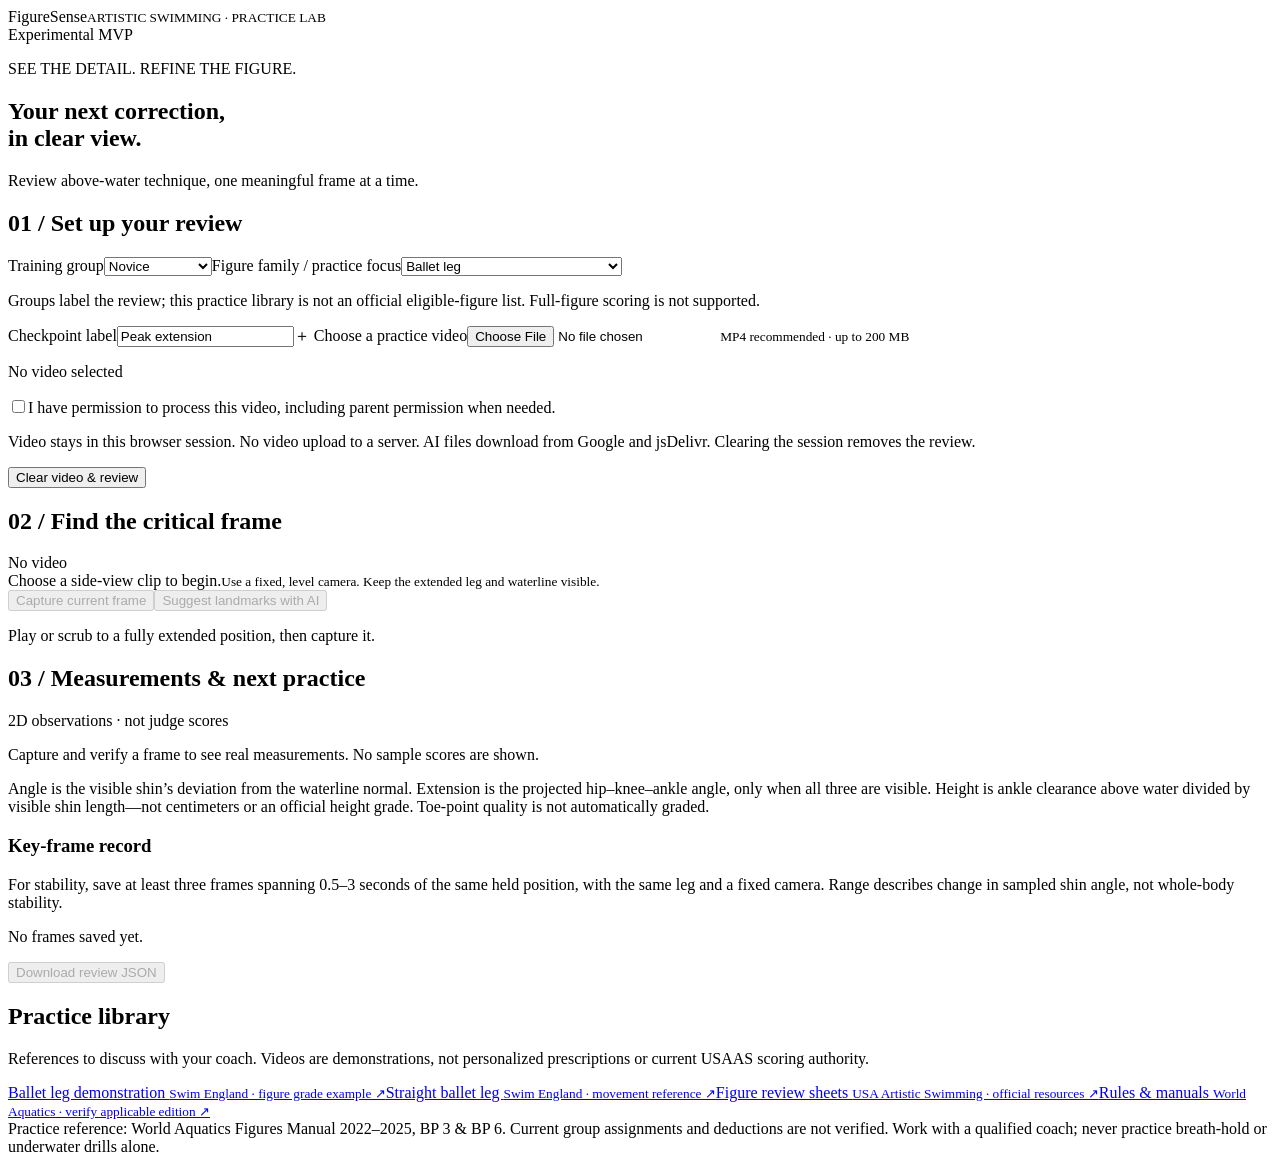
==== index.html @ fd32b403 "Add index.html" ====
<!doctype html><html lang="en"><head><meta charset="utf-8"><meta name="viewport" content="width=device-width,initial-scale=1"><title>FigureSense | Practice review</title><link rel="stylesheet" href="style.css"></head><body>
<header><div class="brand">Figure<span>Sense</span><small>ARTISTIC SWIMMING · PRACTICE LAB</small></div><span class="badge">Experimental MVP</span></header>
<main><section class="intro"><p class="eyebrow">SEE THE DETAIL. REFINE THE FIGURE.</p><h1>Your next correction,<br>in clear view.</h1><p>Review above-water technique, one meaningful frame at a time.</p></section>
<div class="workspace"><aside class="panel"><h2>01 / Set up your review</h2><label for="group">Training group</label><select id="group"><option>Novice</option><option>Intermediate</option><option>12 & Under</option><option>Youth</option><option>Junior / Senior</option><option>Masters</option></select><label for="figure">Figure family / practice focus</label><select id="figure"><option>Ballet leg</option><option>Vertical position</option><option>Barracuda — vertical checkpoint</option><option>Flamingo — extended leg</option><option>Fishtail — extended leg</option><option>Other — extended-leg checkpoint</option></select><p class="muted">Groups label the review; this practice library is not an official eligible-figure list. Full-figure scoring is not supported.</p><label for="phase">Checkpoint label</label><input id="phase" value="Peak extension" maxlength="80"><label class="upload" for="file">＋ Choose a practice video<input id="file" type="file" accept="video/*"><small>MP4 recommended · up to 200 MB</small></label><p id="filename" class="muted">No video selected</p><label class="check"><input id="consent" type="checkbox">I have permission to process this video, including parent permission when needed.</label><p class="muted">Video stays in this browser session. No video upload to a server. AI files download from Google and jsDelivr. Clearing the session removes the review.</p><button id="clear" class="secondary">Clear video & review</button></aside>
<section class="panel review"><div class="sectionhead"><h2>02 / Find the critical frame</h2><span id="time" class="badge">No video</span></div><div id="empty">Choose a side-view clip to begin.<small>Use a fixed, level camera. Keep the extended leg and waterline visible.</small></div><video id="video" controls playsinline hidden></video><div class="row"><button id="capture" disabled>Capture current frame</button><button id="analyze" class="secondary" disabled>Suggest landmarks with AI</button></div><p id="status" role="status">Play or scrub to a fully extended position, then capture it.</p><canvas id="canvas" width="960" height="540" hidden aria-label="Captured frame. Click to mark points; coordinate fields below provide a keyboard alternative."></canvas><div id="editor" hidden><div class="row"><label>Mark point<select id="point"><option value="0">1 · Waterline left</option><option value="1">2 · Waterline right</option><option value="2">3 · Hip (only if visible)</option><option value="3">4 · Knee</option><option value="4">5 · Ankle</option><option value="5">6 · Toe tip</option></select></label><label>X (%)<input id="px" type="number" min="0" max="100" step="0.1"></label><label>Y (%)<input id="py" type="number" min="0" max="100" step="0.1"></label><button id="setpoint" class="secondary">Set point</button></div><p class="muted">Mark two points along the level water surface at the swimmer. Then mark the same visible leg. Never place a hidden hip by guessing. AI points must be visually checked.</p><label class="check"><input id="verified" type="checkbox">I verified the marked points are visible and correctly placed.</label><div class="row"><button id="save">Analyze & save key frame</button><button id="reset" class="secondary">Reset points</button></div></div></section></div>
<section class="panel results"><div class="sectionhead"><h2>03 / Measurements & next practice</h2><span class="badge">2D observations · not judge scores</span></div><div id="metrics" class="metrics"><p class="muted">Capture and verify a frame to see real measurements. No sample scores are shown.</p></div><div id="recommendations"></div><p class="muted">Angle is the visible shin’s deviation from the waterline normal. Extension is the projected hip–knee–ankle angle, only when all three are visible. Height is ankle clearance above water divided by visible shin length—not centimeters or an official height grade. Toe-point quality is not automatically graded.</p><h3>Key-frame record</h3><p class="muted">For stability, save at least three frames spanning 0.5–3 seconds of the same held position, with the same leg and a fixed camera. Range describes change in sampled shin angle, not whole-body stability.</p><div id="frames" class="frames"><p>No frames saved yet.</p></div><button id="export" class="secondary" disabled>Download review JSON</button></section>
<section class="panel"><h2>Practice library</h2><p>References to discuss with your coach. Videos are demonstrations, not personalized prescriptions or current USAAS scoring authority.</p><div class="resources"><a href="https://www.youtube.com/watch?v=zht0xulr7Zc" target="_blank" rel="noopener">Ballet leg demonstration <small>Swim England · figure grade example ↗</small></a><a href="https://www.youtube.com/watch?v=HicVHvZuFMk" target="_blank" rel="noopener">Straight ballet leg <small>Swim England · movement reference ↗</small></a><a href="https://www.usaartisticswim.org/resources/judges/figure-review-sheets" target="_blank" rel="noopener">Figure review sheets <small>USA Artistic Swimming · official resources ↗</small></a><a href="https://www.worldaquatics.com/artistic-swimming/rules" target="_blank" rel="noopener">Rules & manuals <small>World Aquatics · verify applicable edition ↗</small></a></div></section><footer>Practice reference: World Aquatics Figures Manual 2022–2025, BP 3 & BP 6. Current group assignments and deductions are not verified. Work with a qualified coach; never practice breath-hold or underwater drills alone.</footer></main><script type="module" src="app.js"></script></body></html>
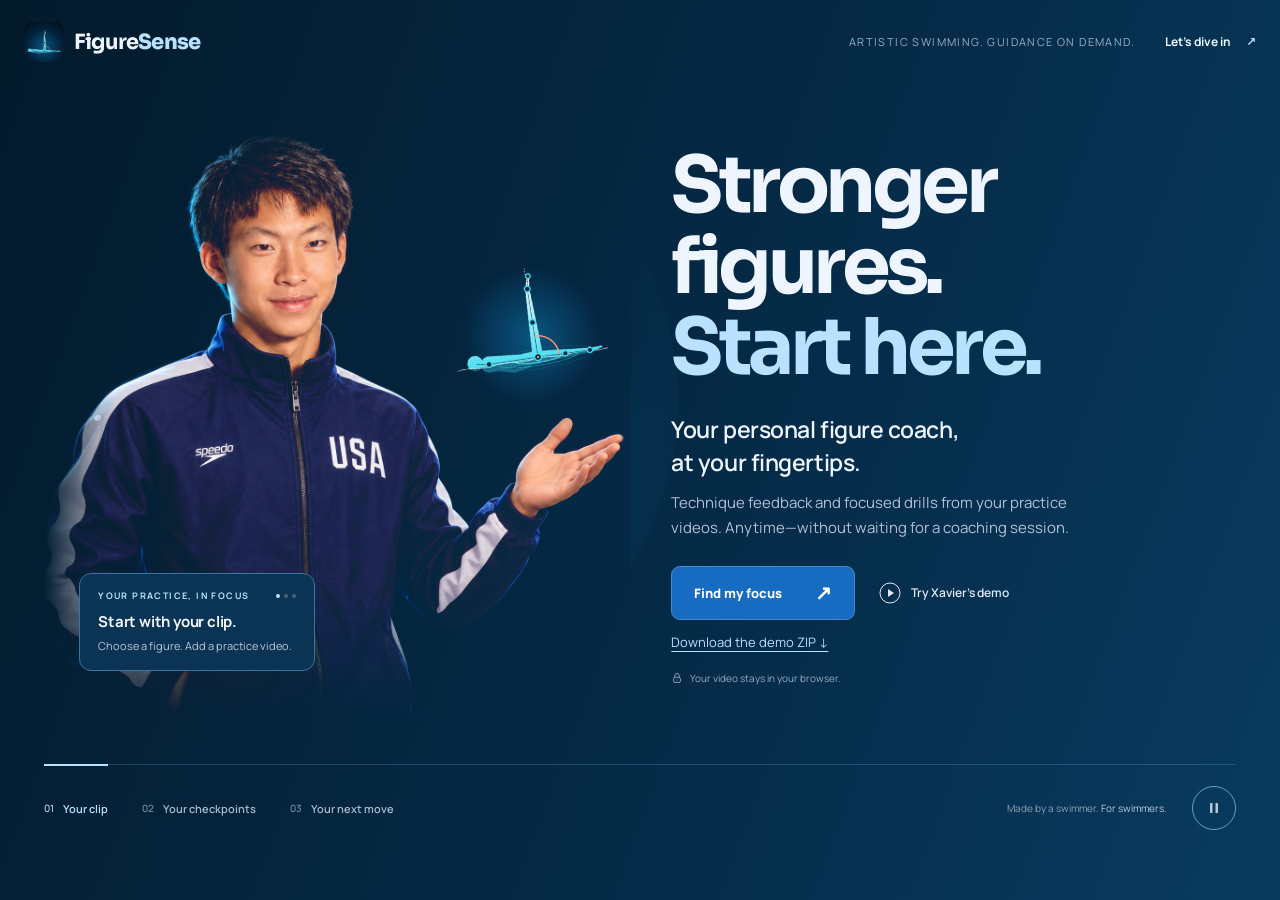
==== commit b7455873: "Brighten light-blue accents for stronger contrast" ====
--- a/index.html
+++ b/index.html
@@ -1,7 +1,809 @@
-<!doctype html><html lang="en"><head><meta charset="utf-8"><meta name="viewport" content="width=device-width,initial-scale=1"><title>FigureSense | Practice review</title><link rel="stylesheet" href="style.css"></head><body>
-<header><div class="brand">Figure<span>Sense</span><small>ARTISTIC SWIMMING · PRACTICE LAB</small></div><span class="badge">Experimental MVP</span></header>
-<main><section class="intro"><p class="eyebrow">SEE THE DETAIL. REFINE THE FIGURE.</p><h1>Your next correction,<br>in clear view.</h1><p>Review above-water technique, one meaningful frame at a time.</p></section>
-<div class="workspace"><aside class="panel"><h2>01 / Set up your review</h2><label for="group">Training group</label><select id="group"><option>Novice</option><option>Intermediate</option><option>12 & Under</option><option>Youth</option><option>Junior / Senior</option><option>Masters</option></select><label for="figure">Figure family / practice focus</label><select id="figure"><option>Ballet leg</option><option>Vertical position</option><option>Barracuda — vertical checkpoint</option><option>Flamingo — extended leg</option><option>Fishtail — extended leg</option><option>Other — extended-leg checkpoint</option></select><p class="muted">Groups label the review; this practice library is not an official eligible-figure list. Full-figure scoring is not supported.</p><label for="phase">Checkpoint label</label><input id="phase" value="Peak extension" maxlength="80"><label class="upload" for="file">＋ Choose a practice video<input id="file" type="file" accept="video/*"><small>MP4 recommended · up to 200 MB</small></label><p id="filename" class="muted">No video selected</p><label class="check"><input id="consent" type="checkbox">I have permission to process this video, including parent permission when needed.</label><p class="muted">Video stays in this browser session. No video upload to a server. AI files download from Google and jsDelivr. Clearing the session removes the review.</p><button id="clear" class="secondary">Clear video & review</button></aside>
-<section class="panel review"><div class="sectionhead"><h2>02 / Find the critical frame</h2><span id="time" class="badge">No video</span></div><div id="empty">Choose a side-view clip to begin.<small>Use a fixed, level camera. Keep the extended leg and waterline visible.</small></div><video id="video" controls playsinline hidden></video><div class="row"><button id="capture" disabled>Capture current frame</button><button id="analyze" class="secondary" disabled>Suggest landmarks with AI</button></div><p id="status" role="status">Play or scrub to a fully extended position, then capture it.</p><canvas id="canvas" width="960" height="540" hidden aria-label="Captured frame. Click to mark points; coordinate fields below provide a keyboard alternative."></canvas><div id="editor" hidden><div class="row"><label>Mark point<select id="point"><option value="0">1 · Waterline left</option><option value="1">2 · Waterline right</option><option value="2">3 · Hip (only if visible)</option><option value="3">4 · Knee</option><option value="4">5 · Ankle</option><option value="5">6 · Toe tip</option></select></label><label>X (%)<input id="px" type="number" min="0" max="100" step="0.1"></label><label>Y (%)<input id="py" type="number" min="0" max="100" step="0.1"></label><button id="setpoint" class="secondary">Set point</button></div><p class="muted">Mark two points along the level water surface at the swimmer. Then mark the same visible leg. Never place a hidden hip by guessing. AI points must be visually checked.</p><label class="check"><input id="verified" type="checkbox">I verified the marked points are visible and correctly placed.</label><div class="row"><button id="save">Analyze & save key frame</button><button id="reset" class="secondary">Reset points</button></div></div></section></div>
-<section class="panel results"><div class="sectionhead"><h2>03 / Measurements & next practice</h2><span class="badge">2D observations · not judge scores</span></div><div id="metrics" class="metrics"><p class="muted">Capture and verify a frame to see real measurements. No sample scores are shown.</p></div><div id="recommendations"></div><p class="muted">Angle is the visible shin’s deviation from the waterline normal. Extension is the projected hip–knee–ankle angle, only when all three are visible. Height is ankle clearance above water divided by visible shin length—not centimeters or an official height grade. Toe-point quality is not automatically graded.</p><h3>Key-frame record</h3><p class="muted">For stability, save at least three frames spanning 0.5–3 seconds of the same held position, with the same leg and a fixed camera. Range describes change in sampled shin angle, not whole-body stability.</p><div id="frames" class="frames"><p>No frames saved yet.</p></div><button id="export" class="secondary" disabled>Download review JSON</button></section>
-<section class="panel"><h2>Practice library</h2><p>References to discuss with your coach. Videos are demonstrations, not personalized prescriptions or current USAAS scoring authority.</p><div class="resources"><a href="https://www.youtube.com/watch?v=zht0xulr7Zc" target="_blank" rel="noopener">Ballet leg demonstration <small>Swim England · figure grade example ↗</small></a><a href="https://www.youtube.com/watch?v=HicVHvZuFMk" target="_blank" rel="noopener">Straight ballet leg <small>Swim England · movement reference ↗</small></a><a href="https://www.usaartisticswim.org/resources/judges/figure-review-sheets" target="_blank" rel="noopener">Figure review sheets <small>USA Artistic Swimming · official resources ↗</small></a><a href="https://www.worldaquatics.com/artistic-swimming/rules" target="_blank" rel="noopener">Rules & manuals <small>World Aquatics · verify applicable edition ↗</small></a></div></section><footer>Practice reference: World Aquatics Figures Manual 2022–2025, BP 3 & BP 6. Current group assignments and deductions are not verified. Work with a qualified coach; never practice breath-hold or underwater drills alone.</footer></main><script type="module" src="app.js"></script></body></html>
+<!DOCTYPE html>
+
+<html lang="en">
+<head>
+<meta charset="utf-8"/>
+<meta content="width=device-width,initial-scale=1" name="viewport"/>
+<title>FigureSense — Smarter Feedback. Stronger Figures.</title>
+<meta content="Turn a practice clip into checkpoint-by-checkpoint feedback, measured against the figure's own technical requirements." name="description"/>
+<link href="figuresense-icon.png" rel="icon" type="image/png"/>
+<link href="https://fonts.googleapis.com" rel="preconnect"/>
+<link crossorigin="" href="https://fonts.gstatic.com" rel="preconnect"/>
+<style>@import url('https://fonts.googleapis.com/css2?family=Manrope:wght@400;500;600;700;800&family=Sora:wght@600;700;800&display=swap');
+
+:root {
+  color-scheme: dark;
+  --ink: #eaf6fb;
+  --ink-2: #a8c2d1;
+  --ink-3: #6f8ea2;
+  --deep: #04121d;
+  --deep-2: #0a1f30;
+  --surface: rgba(255, 255, 255, .045);
+  --surface-2: rgba(255, 255, 255, .08);
+  --line: rgba(150, 205, 230, .16);
+  --aqua: #B8E2FF;
+  --aqua-2: #438DCF;
+  --gold: #ffcf6b;
+  --rose: #ff7a8a;
+  --violet: #c5e5ff;
+  --r: 18px;
+  --shadow: 0 22px 60px rgba(0, 0, 0, .45);
+}
+
+* { box-sizing: border-box; }
+
+[hidden] { display: none !important; }
+
+html { scroll-behavior: smooth; }
+
+body {
+  margin: 0;
+  font: 400 15.5px/1.62 Manrope, system-ui, sans-serif;
+  color: var(--ink-2);
+  background: var(--deep);
+  overflow-x: hidden;
+}
+
+h1, h2, h3, h4 { font-family: Sora, Manrope, sans-serif; line-height: 1.15; margin: 0; color: var(--ink); }
+p { margin: 0 0 12px; }
+a { color: var(--aqua); }
+em { font-style: normal; }
+strong { color: var(--ink); }
+
+/* ---------------------------------------------------- background wash */
+.wash { position: fixed; inset: 0; z-index: -1; overflow: hidden;
+  background: radial-gradient(120% 90% at 12% -10%, #0d3550 0%, #04121d 62%); }
+.wash span { position: absolute; border-radius: 50%; filter: blur(90px); opacity: .32; }
+.wash span:nth-child(1) { width: 46vw; height: 46vw; left: -10vw; top: -12vw; background: #17a3d8; }
+.wash span:nth-child(2) { width: 38vw; height: 38vw; right: -8vw; top: 22vh; background: #2fd0b4; opacity: .22; }
+.wash span:nth-child(3) { width: 40vw; height: 40vw; left: 30vw; bottom: -20vw; background: #6d55d8; opacity: .18; }
+
+/* ---------------------------------------------------------- top bar */
+.topbar {
+  position: sticky; top: 0; z-index: 40;
+  display: flex; align-items: center; gap: 20px; flex-wrap: wrap;
+  padding: 14px clamp(16px, 4vw, 44px);
+  background: rgba(4, 18, 29, .72);
+  -webkit-backdrop-filter: blur(16px);
+  backdrop-filter: blur(16px);
+  border-bottom: 1px solid var(--line);
+}
+.brand { display: flex; align-items: center; gap: 12px; text-decoration: none; color: inherit; margin-right: auto; }
+.brand-mark { width: 38px; height: 38px; border-radius: 11px; flex: none; display: block;
+  box-shadow: 0 8px 22px rgba(67, 141, 207, .3); }
+.brand-text { font: 700 20px Sora, sans-serif; letter-spacing: -.4px; color: var(--ink); }
+.brand-text b { color: var(--aqua); font-weight: 800; }
+.brand-text small { display: block; font: 500 10.5px/1 Manrope; letter-spacing: 2.2px;
+  text-transform: uppercase; color: var(--ink-3); margin-top: 4px; }
+
+.steps { display: flex; gap: 6px; background: var(--surface); border: 1px solid var(--line);
+  padding: 5px; border-radius: 999px; }
+.step { display: flex; align-items: center; gap: 8px; border: 0; cursor: pointer;
+  background: transparent; color: var(--ink-2); font: 600 13.5px Manrope;
+  padding: 8px 15px; border-radius: 999px; transition: .18s; }
+.step i { display: grid; place-items: center; width: 19px; height: 19px; border-radius: 50%;
+  font: 700 11px Manrope; font-style: normal; background: rgba(255, 255, 255, .1); color: var(--ink-2); }
+.step:hover { color: var(--ink); }
+.step.is-active { background: var(--ink); color: #06202f; }
+.step.is-active i { background: #06202f; color: var(--aqua); }
+.step[disabled] { opacity: .38; cursor: not-allowed; }
+
+.pill { display: inline-flex; align-items: center; gap: 6px; padding: 6px 12px; border-radius: 999px;
+  font: 600 12px Manrope; background: var(--surface-2); border: 1px solid var(--line); color: var(--ink-2); }
+.pill-warn { background: rgba(255, 207, 107, .12); border-color: rgba(255, 207, 107, .3); color: var(--gold); }
+.pill-key { background: rgba(136, 196, 255, .16); border-color: rgba(136, 196, 255, .45); color: #c5e5ff; }
+.pill-good { background: rgba(136, 196, 255, .13); border-color: rgba(136, 196, 255, .32); color: var(--aqua); }
+.pill-bad { background: rgba(255, 122, 138, .13); border-color: rgba(255, 122, 138, .32); color: var(--rose); }
+
+/* ---------------------------------------------------------- layout */
+main { max-width: 1320px; margin: 0 auto; padding: 34px clamp(16px, 4vw, 44px) 80px; }
+.screen { display: none; animation: rise .35s ease both; }
+.screen.is-active { display: block; }
+@keyframes rise { from { opacity: 0; transform: translateY(14px); } }
+
+.card { background: var(--surface); border: 1px solid var(--line); border-radius: var(--r);
+  padding: clamp(18px, 2.4vw, 26px); -webkit-backdrop-filter: blur(10px); backdrop-filter: blur(10px);
+  box-shadow: var(--shadow); margin-bottom: 20px; }
+.card-head { display: flex; align-items: center; justify-content: space-between; gap: 12px;
+  flex-wrap: wrap; margin-bottom: 16px; }
+.card-head h2 { font-size: 16px; position: relative; padding-left: 13px; }
+.card-head h2::before { content: ''; position: absolute; left: 0; top: 50%; transform: translateY(-50%);
+  width: 4px; height: 15px; border-radius: 2px; background: var(--accent, var(--aqua)); }
+.mini-title { font-size: 12.5px; letter-spacing: 1.6px; text-transform: uppercase;
+  color: var(--ink-3); margin: 22px 0 10px; font-family: Manrope; font-weight: 700; }
+.mini-title small { text-transform: none; letter-spacing: 0; font-weight: 500; color: var(--ink-3); }
+.section-title { font-size: 14px; letter-spacing: 2px; text-transform: uppercase;
+  color: var(--ink-3); margin: 34px 0 16px; font-family: Manrope; font-weight: 700; }
+
+.row { display: flex; gap: 10px; flex-wrap: wrap; align-items: center; }
+.row-end { justify-content: flex-end; margin-bottom: 20px; }
+
+.btn { border-radius: 11px; padding: 11px 18px; font: 600 14px Manrope; cursor: pointer;
+  border: 1px solid transparent; transition: .16s; }
+.btn-primary { background: linear-gradient(135deg, var(--aqua), var(--aqua-2)); color: #04202b;
+  box-shadow: 0 10px 26px rgba(67, 141, 207, .28); }
+.btn-primary:hover:not(:disabled) { filter: brightness(1.08); transform: translateY(-1px); }
+.btn-ghost { background: var(--surface-2); border-color: var(--line); color: var(--ink); }
+.btn-ghost:hover:not(:disabled) { background: rgba(255, 255, 255, .14); }
+.btn:disabled { opacity: .35; cursor: not-allowed; }
+
+.notice { border-left: 3px solid var(--gold); background: rgba(255, 207, 107, .06);
+  border-radius: 12px; padding: 14px 18px; color: var(--ink-3); font-size: 13.5px; margin: 24px 0; }
+.notice summary { cursor: pointer; color: var(--gold); font-weight: 600; font-size: 13.5px; }
+.notice p { margin: 12px 0 0; }
+.notice b { color: var(--gold); }
+
+/* ------------------------------------------------------------- hero */
+.hero { padding: 30px 0 10px; max-width: 860px; }
+.eyebrow { font: 700 11.5px Manrope; letter-spacing: 2.6px; text-transform: uppercase; color: var(--aqua); }
+.hero h1 { font-size: clamp(36px, 6.4vw, 66px); letter-spacing: -2px; font-weight: 800; margin: 14px 0 18px;
+  color: var(--ink); }
+.hero h1 em { background: linear-gradient(100deg, var(--aqua), var(--aqua-2) 55%, var(--violet));
+  -webkit-background-clip: text; background-clip: text; color: transparent; }
+.lede { font-size: clamp(16px, 1.5vw, 19px); color: var(--ink-2); max-width: 52ch; }
+.value-row { display: grid; gap: 16px; list-style: none; padding: 0; margin: 30px 0 0;
+  grid-template-columns: repeat(auto-fit, minmax(200px, 1fr)); }
+.value-row li { border-top: 2px solid rgba(136, 196, 255, .35); padding: 12px 0 0; }
+.value-row b { display: block; font: 700 11.5px Manrope; letter-spacing: 1.8px;
+  text-transform: uppercase; color: var(--aqua); margin-bottom: 5px; }
+.value-row span { color: var(--ink-2); font-size: 14.5px; line-height: 1.5; }
+
+/* ------------------------------------------------------ group picker */
+.pick-row { display: grid; gap: 16px; grid-template-columns: 1fr 1.4fr; }
+@media (max-width: 700px) { .pick-row { grid-template-columns: 1fr; } }
+.field { display: grid; gap: 7px; }
+.field > span { font: 700 11.5px Manrope; letter-spacing: 1.6px; text-transform: uppercase; color: var(--ink-3); }
+.field select { width: 100%; padding: 13px 14px; border-radius: 12px; font: 600 15px Manrope;
+  color: var(--ink); background: rgba(255, 255, 255, .07); border: 1px solid var(--line); cursor: pointer; }
+.field select:disabled { opacity: .45; cursor: not-allowed; }
+.field select option { background-color: #0B3454; color: #eaf6fb; }
+.field select option:disabled { color: #6f8ea2; }
+.field select optgroup { background-color: #05233B; color: #b7c6d9; font-style: normal; }
+.muted { color: var(--ink-3); font-size: 13.5px; margin-top: 14px; }
+
+.brief-desc { color: var(--ink-2); font-size: 14.5px; max-width: 74ch; }
+.reqs { display: grid; gap: 12px; grid-template-columns: repeat(auto-fit, minmax(270px, 1fr)); }
+.req { border: 1px solid var(--line); border-radius: 14px; padding: 13px 16px;
+  background: rgba(255, 255, 255, .03); }
+.req h4 { font: 700 12.5px Sora, sans-serif; margin: 0 0 8px; color: var(--accent, var(--aqua));
+  letter-spacing: .2px; }
+.req ul { margin: 0; padding-left: 16px; color: var(--ink-2); font-size: 13px; line-height: 1.5; }
+.req li { margin-bottom: 6px; }
+.req li::marker { color: var(--accent, var(--aqua)); }
+.req-art { display: flex; align-items: center; justify-content: center; gap: 6px; margin-bottom: 10px;
+  padding-bottom: 10px; border-bottom: 1px solid var(--line); }
+.pose-req { width: 46%; height: auto; max-width: 130px; }
+.req-arrow { color: var(--accent, var(--aqua)); font: 700 17px Manrope; flex: none; }
+.ref-art { width: 210px; vertical-align: middle; }
+.ref-art .req-art { margin: 0; padding: 0; border: 0; }
+
+/* ---------------------------------------------------------- stepper */
+.capture-head { display: flex; justify-content: space-between; align-items: flex-start; gap: 16px;
+  flex-wrap: wrap; margin-bottom: 18px; }
+.capture-head h2 { font-size: clamp(22px, 3vw, 30px); letter-spacing: -.7px; margin: 6px 0 6px; }
+.capture-head .cue { max-width: 70ch; margin: 0; }
+.ch-step { font: 700 12.5px Manrope; letter-spacing: .4px; color: var(--accent, var(--aqua)); margin: 0 0 8px; }
+.ch-step.is-unsure { color: var(--gold); }
+.ch-text { flex: 1 1 320px; }
+.ch-art { flex: none; }
+
+/* ------------------------------------------------ pose stick figures */
+.pose { display: block; overflow: visible; aspect-ratio: 120 / 84; --pose-bg: #0B3454; }
+.pose-lg { width: 152px; height: auto; }
+.pose-sm { width: 62px; height: auto; flex: none; }
+.pose-water { stroke: rgba(255, 207, 107, .55); stroke-width: 1.6; stroke-dasharray: 5 4; }
+.pose-trunk { fill: var(--accent, #B8E2FF); }
+.pose-limb { fill: var(--pose-bg); stroke: var(--accent, #B8E2FF); stroke-width: 1.5; stroke-linejoin: round; }
+.pose-head { fill: var(--accent, #B8E2FF); }
+.pose-guide { fill: none; stroke: rgba(255, 255, 255, .22); stroke-width: 1.2; stroke-dasharray: 3 4; }
+.pose-arrow { fill: none; stroke: rgba(255, 255, 255, .4); stroke-width: 1.8; stroke-linecap: round; }
+
+/* --------------------------------------------------------- autoscan */
+.autoscan .row { margin-top: 4px; }
+.scanbar { height: 7px; border-radius: 4px; background: rgba(255, 255, 255, .09);
+  overflow: hidden; margin-top: 14px; }
+.scanbar i { display: block; height: 100%; width: 0;
+  background: linear-gradient(90deg, var(--aqua-2), var(--aqua)); transition: width .2s; }
+.autoflag { border-radius: 10px; padding: 9px 13px; margin-bottom: 12px; font-size: 13px;
+  background: rgba(255, 207, 107, .12); border: 1px solid rgba(255, 207, 107, .3); color: var(--gold); }
+
+.stepper { list-style: none; display: grid; gap: 8px; padding: 0; margin: 0 0 20px;
+  grid-template-columns: repeat(auto-fit, minmax(160px, 1fr)); }
+.stepdot { display: flex; align-items: center; gap: 8px; width: 100%; text-align: left; cursor: pointer;
+  border: 1px solid var(--line); background: rgba(255, 255, 255, .03); border-radius: 13px;
+  padding: 9px 12px; color: inherit; font: inherit; transition: .16s; }
+.stepdot:hover { background: rgba(255, 255, 255, .08); }
+.stepdot.is-current { border-color: var(--aqua); background: rgba(136, 196, 255, .1); }
+.stepdot.is-done { border-color: rgba(136, 196, 255, .35); }
+.stepdot.is-pending { border-color: rgba(255, 207, 107, .4); }
+.stepdot.is-pending small { color: var(--gold); }
+.stepdot .pose { opacity: .5; }
+.stepdot.is-current .pose, .stepdot.is-done .pose, .stepdot.is-pending .pose { opacity: 1; }
+.stepdot span { flex: 1; min-width: 0; }
+.stepdot b { display: block; font: 600 12.5px Manrope; color: var(--ink);
+  white-space: nowrap; overflow: hidden; text-overflow: ellipsis; }
+.stepdot small { color: var(--ink-3); font-size: 11px; }
+.stepdot em { font: 800 15px Sora, sans-serif; font-style: normal; }
+
+.btn-block { width: 100%; margin-top: 12px; padding: 14px; font-size: 15px; }
+.hintline { color: var(--ink-3); font-size: 12px; margin: 10px 0 0; text-align: center; }
+kbd { background: rgba(255, 255, 255, .1); border: 1px solid var(--line); border-radius: 5px;
+  padding: 1px 6px; font: 600 11px Manrope; }
+
+.thumbs { display: flex; gap: 8px; overflow-x: auto; margin-top: 16px; padding-bottom: 4px; }
+.thumbs:empty { display: none; }
+.thumb { flex: none; border: 1px solid var(--line); border-radius: 10px; overflow: hidden; padding: 0;
+  background: rgba(255, 255, 255, .04); cursor: pointer; width: 108px; }
+.thumb:hover { border-color: var(--aqua); }
+.thumb img { display: block; width: 100%; }
+.thumb span { display: block; font: 600 10.5px Manrope; color: var(--ink-3); padding: 5px 4px; }
+
+.coach { margin: 16px 0; border: 1px solid var(--line); border-radius: 12px; padding: 12px 14px;
+  background: rgba(255, 255, 255, .03); }
+.coach summary { cursor: pointer; font-size: 13.5px; }
+.coach summary span { color: var(--ink-3); }
+.coach .checks { margin-top: 12px; }
+
+/* ------------------------------------------------------- diagnostics */
+.diag { border: 1px solid var(--line); border-left-width: 3px; border-radius: 12px;
+  padding: 13px 16px; margin-bottom: 9px; background: rgba(255, 255, 255, .03); }
+.diag-head { display: flex; align-items: baseline; gap: 12px; flex-wrap: wrap; }
+.diag-head b { font: 600 14.5px Manrope; flex: 1; min-width: 150px; color: var(--ink); }
+.reading { font: 800 17px Sora, sans-serif; }
+.verdict { font: 600 11.5px Manrope; padding: 4px 10px; border-radius: 999px;
+  border: 1px solid var(--line); background: rgba(255, 255, 255, .05); }
+.diag-where { color: var(--ink-3); font-size: 12px; margin: 6px 0 0; text-transform: uppercase; letter-spacing: 1.2px; }
+.diag-advice { color: var(--ink-2); font-size: 13.5px; margin: 6px 0 0; }
+.diag.band-clean { border-left-color: var(--aqua); }
+.diag.band-small { border-left-color: #c5e5ff; }
+.diag.band-medium { border-left-color: var(--gold); }
+.diag.band-large { border-left-color: var(--rose); }
+.diag.band-missing { border-left-color: var(--ink-3); opacity: .75; }
+.diag.band-clean .reading, .verdict.band-clean { color: var(--aqua); }
+.diag.band-small .reading, .verdict.band-small { color: #c5e5ff; }
+.diag.band-medium .reading, .verdict.band-medium { color: var(--gold); }
+.diag.band-large .reading, .verdict.band-large { color: var(--rose); }
+.diag.band-missing .reading { color: var(--ink-3); }
+
+/* ------------------------------------------------------ figure brief */
+.seq-strip { display: flex; gap: 8px; flex-wrap: wrap; }
+.seq-strip:empty { display: none; }
+.seq-node { flex: 1 1 130px; border: 1px solid var(--line); border-radius: 12px; padding: 10px 11px;
+  background: rgba(255, 255, 255, .03); text-align: center; }
+.seq-node.is-key { border-color: var(--accent, var(--aqua)); background: rgba(255, 255, 255, .06); }
+.seq-node.is-key small { color: var(--accent, var(--aqua)); font-weight: 700; }
+.pose-seq { width: 100%; height: auto; margin-bottom: 6px; }
+.seq-node em { display: block; font: 800 19px Sora, sans-serif; font-style: normal; margin: 2px 0; }
+.seq-node b { display: block; font: 600 12.5px Manrope; color: var(--ink); }
+.seq-node small { color: var(--ink-3); font-size: 11px; }
+#diagSeq { margin-bottom: 18px; }
+
+/* -------------------------------------------------------------- lab */
+.lab { display: grid; gap: 20px; grid-template-columns: minmax(320px, 480px) 1fr; align-items: start; }
+@media (max-width: 940px) { .lab { grid-template-columns: 1fr; } }
+
+.dropzone { display: block; text-align: center; cursor: pointer; padding: 22px 16px;
+  border: 1.5px dashed rgba(136, 196, 255, .4); border-radius: 14px;
+  background: rgba(136, 196, 255, .05); transition: .18s; }
+.dropzone:hover { background: rgba(136, 196, 255, .1); border-color: var(--aqua); }
+.dropzone b { display: block; margin-bottom: 4px; color: var(--ink); }
+.dropzone small { color: var(--ink-3); font-size: 12.5px; display: block; }
+.dz-icon { display: grid; place-items: center; width: 40px; height: 40px; margin: 0 auto 10px;
+  border-radius: 50%; background: rgba(136, 196, 255, .16); color: var(--aqua); font-size: 15px; }
+.dropzone input { display: none; }
+.dropzone.has-file { border-style: solid; border-color: var(--line); background: var(--surface-2); }
+
+.consent { display: flex; gap: 10px; align-items: flex-start; margin: 14px 0 4px;
+  font-size: 13px; color: var(--ink-2); line-height: 1.5; cursor: pointer; }
+.consent input { flex: none; width: 17px; height: 17px; margin-top: 2px; accent-color: var(--aqua); }
+
+video { width: 100%; border-radius: 12px; margin-top: 14px; background: #000; display: block; }
+
+.timeline { margin-top: 12px; }
+.tl-track { position: relative; height: 30px; border-radius: 8px; background: rgba(255, 255, 255, .07);
+  cursor: pointer; overflow: hidden; }
+.tl-progress { position: absolute; inset: 0 auto 0 0; width: 0;
+  background: linear-gradient(90deg, rgba(67, 141, 207, .35), rgba(136, 196, 255, .35)); }
+.tl-marks { position: absolute; inset: 0; pointer-events: none; }
+.tl-mark { position: absolute; top: 3px; bottom: 3px; width: 3px; border-radius: 2px;
+  background: var(--gold); transform: translateX(-1px); box-shadow: 0 0 8px rgba(255, 207, 107, .7); }
+.tl-mark b { position: absolute; top: -2px; left: 6px; font: 700 10px Manrope; color: var(--gold); }
+
+.stage-tools { display: flex; gap: 6px; margin-top: 10px; flex-wrap: wrap; }
+.stage-tools .btn { flex: 1; padding: 9px 8px; font-size: 12px; }
+
+.cp-list { list-style: none; padding: 0; margin: 0; display: grid; gap: 8px; }
+.tl-track { margin-top: 12px; }
+
+/* ----------------------------------------------------------- canvas */
+.canvas-wrap { position: relative; border-radius: 14px; overflow: hidden; background: #05233B;
+  border: 1px solid var(--line); aspect-ratio: 16/9; display: grid; place-items: center; }
+canvas { display: block; width: 100%; height: 100%; object-fit: contain; cursor: crosshair;
+  transform-origin: 0 0; touch-action: none; }
+.canvas-wrap.is-zoomed canvas { cursor: grab; }
+.canvas-wrap.is-panning canvas { cursor: grabbing; }
+
+.zoom-bar { display: flex; align-items: center; gap: 8px; margin-top: 10px; flex-wrap: wrap; }
+.zoom-bar .btn { padding: 6px 12px; font-size: 14px; line-height: 1; }
+.zoom-bar span { font: 700 12.5px Manrope; color: var(--ink); min-width: 46px; text-align: center; }
+.zoom-bar small { color: var(--ink-3); font-size: 11.5px; margin-left: auto; }
+.canvas-empty { position: absolute; inset: 0; display: grid; place-content: center; text-align: center;
+  gap: 6px; color: var(--ink-3); background: repeating-linear-gradient(45deg, rgba(255,255,255,.015) 0 10px, transparent 10px 20px); }
+.canvas-empty b { color: var(--ink-2); }
+.canvas-empty small { font-size: 12.5px; }
+
+.cue { color: var(--ink-2); font-size: 14px; margin-bottom: 14px; }
+.status { font-size: 13.5px; color: var(--ink-3); margin: 10px 0 0; min-height: 20px; }
+.status.is-error { color: var(--rose); }
+.status.is-ok { color: var(--aqua); }
+
+.lm-chips { display: flex; gap: 7px; flex-wrap: wrap; }
+.lm-chip { display: inline-flex; align-items: center; gap: 7px; cursor: pointer; font: 600 12.5px Manrope;
+  padding: 7px 12px; border-radius: 999px; border: 1px solid var(--line);
+  background: rgba(255, 255, 255, .04); color: var(--ink-2); transition: .15s; }
+.lm-chip .dotk { width: 9px; height: 9px; border-radius: 50%; background: currentColor; opacity: .5; }
+.lm-chip.is-set { color: var(--ink); border-color: rgba(136, 196, 255, .45); }
+.lm-chip.is-set .dotk { opacity: 1; }
+.lm-chip.is-active { background: var(--ink); color: #06202f; border-color: var(--ink); }
+
+.coord-row { display: flex; gap: 10px; align-items: flex-end; margin-top: 12px; flex-wrap: wrap; }
+.coord-row label { font: 600 11px Manrope; color: var(--ink-3); display: grid; gap: 5px;
+  text-transform: uppercase; letter-spacing: 1px; }
+.coord-row input { width: 92px; padding: 9px 11px; border-radius: 10px; font: inherit; font-size: 14px;
+  background: rgba(255, 255, 255, .06); border: 1px solid var(--line); color: var(--ink); }
+
+.checks { display: grid; gap: 8px; }
+.check { display: flex; gap: 10px; align-items: flex-start; font-size: 13.5px; color: var(--ink-2);
+  cursor: pointer; line-height: 1.45; }
+.check input { flex: none; width: 16px; height: 16px; margin-top: 2px; accent-color: var(--aqua); }
+
+.live { display: grid; gap: 8px; grid-template-columns: repeat(auto-fit, minmax(180px, 1fr)); margin-top: 18px; }
+.live:empty { display: none; }
+.mcard { border: 1px solid var(--line); border-radius: 12px; padding: 12px 14px;
+  background: rgba(255, 255, 255, .03); }
+.mcard span { display: block; font: 600 11px Manrope; letter-spacing: 1.1px; text-transform: uppercase;
+  color: var(--ink-3); }
+.mcard strong { display: block; font: 800 21px Sora, sans-serif; margin: 5px 0 3px; }
+.mcard small { font-size: 11.5px; color: var(--ink-3); }
+.mcard.band-clean strong { color: var(--aqua); }
+.mcard.band-small strong { color: #c5e5ff; }
+.mcard.band-medium strong { color: var(--gold); }
+.mcard.band-large strong { color: var(--rose); }
+.mcard.band-error strong { color: var(--ink-3); font-size: 14px; font-family: Manrope; font-weight: 600; }
+
+/* -------------------------------------------- angle deviation dial */
+.dial { display: block; width: 100%; max-width: 168px; aspect-ratio: 120 / 78; margin: 8px 0 4px; }
+.dial-band { fill: none; stroke-linecap: butt; opacity: .4; }
+.dial-band.dial-small { stroke: var(--aqua); }
+.dial-band.dial-medium { stroke: var(--gold); }
+.dial-band.dial-large { stroke: var(--rose); }
+.dial-plumb { stroke: rgba(255, 255, 255, .45); stroke-width: 1.6; stroke-dasharray: 4 3; }
+.dial-tick { stroke: rgba(255, 255, 255, .5); stroke-width: 1.4; }
+.dial-needle { stroke-width: 4; stroke-linecap: round; }
+.dial-needle.is-small, .dial-hub.is-small { stroke: var(--aqua); fill: var(--aqua); }
+.dial-needle.is-medium, .dial-hub.is-medium { stroke: var(--gold); fill: var(--gold); }
+.dial-needle.is-large, .dial-hub.is-large { stroke: var(--rose); fill: var(--rose); }
+.diag .dial { max-width: 140px; margin-top: 10px; }
+
+/* -------------------------------------------------------- reference */
+.reference summary { cursor: pointer; display: flex; gap: 12px; align-items: baseline; flex-wrap: wrap;
+  color: var(--ink); }
+.reference summary span { color: var(--ink-3); font-size: 13px; }
+.reference h3 { font-size: 15px; margin: 22px 0 8px; }
+.reference ul { margin: 0 0 10px; padding-left: 20px; color: var(--ink-2); font-size: 14px; }
+.reference li { margin-bottom: 5px; }
+table { width: 100%; border-collapse: collapse; font-size: 13px; margin: 10px 0 18px; }
+th, td { border: 1px solid var(--line); padding: 9px 11px; text-align: left; vertical-align: top;
+  color: var(--ink-2); }
+th { background: rgba(255, 255, 255, .05); color: var(--ink); font-weight: 700; }
+
+/* ------------------------------------------------------- scoreboard */
+.scoreboard { display: grid; gap: 16px; grid-template-columns: 1.15fr 1fr; margin-bottom: 20px; }
+@media (max-width: 820px) { .scoreboard { grid-template-columns: 1fr; } }
+.score-hero { position: relative; overflow: hidden; border-radius: var(--r); padding: 30px;
+  border: 1px solid var(--line); background: var(--surface); box-shadow: var(--shadow); }
+.score-hero::after { content: ''; position: absolute; width: 300px; height: 300px; right: -110px; bottom: -140px;
+  border-radius: 50%; background: var(--accent); opacity: .18; filter: blur(50px); }
+.score-hero .eyebrow { color: var(--ink-3); }
+.big { font: 800 clamp(56px, 10vw, 92px)/1 Sora, sans-serif; letter-spacing: -3px;
+  background: linear-gradient(120deg, var(--aqua), var(--aqua-2)); -webkit-background-clip: text;
+  background-clip: text; color: transparent; margin: 8px 0; }
+.big-sub { color: var(--ink-2); font-size: 14.5px; }
+.score-stats { display: grid; gap: 12px; }
+.stat { border: 1px solid var(--line); border-radius: 14px; padding: 15px 18px; background: var(--surface);
+  display: flex; justify-content: space-between; align-items: center; gap: 12px; }
+.stat b { font: 800 20px Sora, sans-serif; }
+.stat span { color: var(--ink-3); font-size: 13px; }
+
+.bd-row { border: 1px solid var(--line); border-radius: 14px; padding: 15px 17px; margin-bottom: 10px;
+  background: rgba(255, 255, 255, .03); }
+.bd-top { display: flex; align-items: center; gap: 12px; flex-wrap: wrap; }
+.bd-top b { font: 600 15px Manrope; flex: 1; min-width: 160px; }
+.bd-bar { height: 6px; border-radius: 4px; background: rgba(255, 255, 255, .09); margin: 11px 0 9px;
+  overflow: hidden; }
+.bd-bar i { display: block; height: 100%; border-radius: 4px;
+  background: linear-gradient(90deg, var(--aqua-2), var(--aqua)); }
+.bd-notes { display: flex; gap: 7px; flex-wrap: wrap; }
+.tagx { font: 600 11.5px Manrope; padding: 5px 10px; border-radius: 999px;
+  background: rgba(255, 255, 255, .06); border: 1px solid var(--line); color: var(--ink-2); }
+.tagx.small { color: #c5e5ff; border-color: rgba(197, 229, 255, .3); }
+.tagx.medium { color: var(--gold); border-color: rgba(255, 207, 107, .3); }
+.tagx.large { color: var(--rose); border-color: rgba(255, 122, 138, .3); }
+
+.drill { border-left: 3px solid var(--aqua); padding: 4px 0 4px 16px; margin-bottom: 16px; }
+.drill h3 { font-size: 15px; margin-bottom: 6px; }
+.drill p { color: var(--ink-2); font-size: 14px; }
+.drill ul { margin: 0; padding-left: 18px; color: var(--ink-2); font-size: 14px; }
+.drill li { margin-bottom: 6px; }
+
+.empty-note { color: var(--ink-3); font-size: 14.5px; }
+
+/* ----------------------------------------------------------- footer */
+footer { border-top: 1px solid var(--line); padding: 28px clamp(16px, 4vw, 44px) 46px;
+  color: var(--ink-3); font-size: 12.8px; max-width: 1320px; margin: 0 auto; }
+footer b { color: var(--ink-2); }
+footer .links { display: flex; gap: 18px; flex-wrap: wrap; margin-top: 10px; }
+
+.xavier-guide { display:flex; align-items:center; gap:24px; border:1px solid var(--line); border-radius:20px; background:#0B3454; margin-bottom:22px; padding:12px 24px 12px 0; overflow:hidden; }
+.xavier-avatar { width:170px; height:170px; object-fit:cover; flex:none; animation:guide-arrive .5s ease-out both; }
+.xavier-message p { font:600 clamp(16px,2vw,22px)/1.4 Manrope,sans-serif; color:var(--ink); margin:8px 0; max-width:55ch; }
+.xavier-message small { display:block; font-size:12px; color:var(--ink-3); margin-top:8px; }
+.guide-steps { display:flex; gap:16px; color:var(--aqua); font-size:14px; }
+.guide-toggle { display:flex; align-items:center; gap:8px; margin-top:12px; font-size:14px; cursor:pointer; }
+.guide-toggle input { accent-color:var(--aqua); }
+.hero { padding-top:0; }
+.hero h1 { font-size:clamp(28px,4vw,44px); margin:8px 0 12px; }
+.audience-details { margin:12px 0 20px; }
+.audience-details summary { cursor:pointer; font-size:14px; }
+.pose-switch { display:block; flex-shrink:0; }
+.character-pose { display:block; width:100%; aspect-ratio:1; background-size:200% 200%; background-repeat:no-repeat; border-radius:12px; }
+.pose-switch .technical-pose { display:none; width:100%; }
+.technical-view .character-pose { display:none; }
+.technical-view .pose-switch .technical-pose { display:block; }
+.pose-switch.pose-lg { width:180px; }
+.pose-switch.pose-sm { width:70px; }
+.pose-switch.pose-seq { width:100%; }
+@keyframes guide-arrive { from { opacity:0; transform:translateY(10px); } to { opacity:1; transform:translateY(0); } }
+@media(max-width:600px) { .xavier-guide { gap:12px; padding:12px; } .xavier-avatar { width:100px; height:130px; object-fit:cover; } .guide-steps { gap:8px; font-size:12px; } .xavier-message .eyebrow { font-size:10px; letter-spacing:1px; } }
+@media(prefers-reduced-motion:reduce) { .xavier-avatar,.screen { animation:none; } }
+
+/* Marine blue palette shared with the home page. */
+:root { --deep:#05233B; --deep-2:#0B3454; --ink:#eef5ff; --ink-2:#b7c6d9; --ink-3:#9bafc5; --aqua:#B8E2FF; --aqua-2:#438DCF; --violet:#B8E2FF; --accent:#B8E2FF; --line:rgba(120,179,225,.18); --surface:#0B3454; --surface-2:#103E60; --shadow:0 12px 38px rgba(0,0,0,.15); }
+body { background:#05233B; }
+.wash { background:linear-gradient(110deg,#031A2B 0%,#052B48 58%,#093B60 100%); }
+.wash span { display:none; }
+.topbar { background:rgba(5,35,59,.96); backdrop-filter:none; padding:18px max(24px,calc((100vw - 1200px)/2)); }
+.brand-text small { display:none; }
+.brand-text b { color:#B8E2FF; }
+.brand-mark { box-shadow:none; }
+.topbar > .pill { font-size:11px; color:var(--ink-3); background:transparent; border:0; }
+.steps { border:0; background:transparent; padding:0; gap:8px; }
+.step { border-radius:9px; padding:9px 12px; }
+.step.is-active { background:#13456B; color:#edf7ff; }
+.step.is-active i { background:#176CC2; color:white; }
+body[data-page="home"] .steps { display:none; }
+main { max-width:1200px; padding:40px 28px 64px; min-height:calc(100vh - 210px); }
+.screen { animation:none; }
+.welcome { display:grid; grid-template-columns:1fr 1fr; gap:40px; align-items:center; min-height:530px; }
+.welcome-copy { padding:20px 0; }
+.welcome h1 { font-size:clamp(46px,6vw,80px); line-height:1.06; letter-spacing:-3px; margin:20px 0; }
+.welcome h1 span { color:#B8E2FF; }
+.welcome-tagline { font-size:25px; line-height:1.4; color:var(--ink); margin-bottom:20px; }
+.welcome-intro { max-width:36ch; font-size:16px; margin-bottom:28px; }
+.welcome-start { min-width:210px; display:inline-flex; justify-content:space-between; gap:30px; padding:15px 24px; }
+.welcome-note { font-size:12px; color:var(--ink-3); margin-top:13px; }
+.welcome-portrait { position:relative; border-radius:28px; overflow:hidden; border:1px solid #263251; background:#071629; }
+.welcome-portrait img { width:100%; display:block; aspect-ratio:1; object-fit:cover; }
+.portrait-caption { position:absolute; bottom:0; left:0; right:0; padding:45px 26px 22px; background:linear-gradient(transparent,rgba(5,12,30,.96)); }
+.portrait-caption b,.portrait-caption span { display:block; }
+.portrait-caption b { color:white; font-size:17px; }
+.portrait-caption span { color:#bbc5e6; font-size:12px; }
+.welcome-path { display:grid; grid-template-columns:repeat(4,1fr); margin-top:38px; padding-top:25px; border-top:1px solid var(--line); gap:16px; font-size:13px; }
+.welcome-path b { color:#B8E2FF; margin-right:8px; font-size:12px; }
+.page-intro { margin:14px 0 32px; }
+.page-intro h1 { font-size:clamp(28px,4vw,42px); letter-spacing:-1px; margin:12px 0; }
+.page-intro > p:last-child { font-size:16px; }
+#screen-setup,#screen-upload { max-width:900px; margin:auto; }
+#screen-upload { max-width:700px; }
+.card { background:#0B3454; backdrop-filter:none; -webkit-backdrop-filter:none; box-shadow:none; border-radius:16px; padding:24px; }
+.card-head h2::before { display:none; }
+.card-head h2 { padding:0; }
+.btn-primary { background:#176CC2; border-color:#448BCA; color:#FFFFFF; box-shadow:none; }
+.btn-ghost { background:#103653; }
+.btn:focus-visible,button:focus-visible,a:focus-visible,select:focus-visible,summary:focus-visible { outline:2px solid #B8E2FF; outline-offset:4px; }
+.page-actions { display:flex; justify-content:space-between; gap:16px; margin-top:28px; }
+.optional-details { padding:15px 0; border-top:1px solid var(--line); }
+.optional-details summary { cursor:pointer; color:#B8E2FF; font-size:13px; }
+.optional-details[open] summary { margin-bottom:18px; }
+#briefSeq { margin-bottom:25px; }
+.seq-node { background:transparent; border:0; }
+.seq-node.is-key { border:0; background:#103E60; }
+.selected-figure { color:#B8E2FF; font-size:14px; }
+.dropzone { margin:20px 0; padding:42px 18px; background:#092F4D; border-color:#3975A5; }
+.dropzone:hover { background:#103E60; border-color:#B8E2FF; }
+#uploadCard .row { justify-content:flex-end; }
+.review-preferences { display:flex; justify-content:flex-end; align-items:center; gap:14px; font-size:12px; margin:-10px 0 20px; }
+#guideCue { display:none; }
+.capture-head { padding:18px 0; align-items:center; border-top:1px solid var(--line); }
+.capture-head .ch-art { max-width:90px; }
+.capture-head .pose-lg { width:90px; }
+.capture-head h2 { font-size:23px; }
+.autoscan { background:#0B3454; }
+.stepper { display:flex; overflow-x:auto; padding-bottom:8px; }
+.stepper li { flex:1 0 155px; }
+.stepdot .pose-sm { display:none; }
+.stepdot { min-height:70px; }
+.lab { grid-template-columns:minmax(280px, .9fr) minmax(320px,1.1fr); }
+footer { max-width:1200px; padding:22px 28px; font-size:11px; }
+footer .links { font-size:11px; }
+@media(max-width:760px) {
+ .topbar { padding:15px 20px; gap:12px; }
+ .topbar > .pill { display:none; }
+ .steps { order:2; flex:1 0 100%; justify-content:space-between; }
+ .step { font-size:12px; padding:8px; }
+ main { padding:24px 20px 44px; }
+ .welcome { grid-template-columns:1fr; gap:22px; }
+ .welcome h1 { font-size:52px; }
+ .welcome-copy { padding:0; }
+ .welcome-portrait { max-width:420px; width:100%; margin:auto; }
+ .welcome-path { grid-template-columns:1fr 1fr; gap:18px; }
+ .welcome-tagline { font-size:22px; }
+ .lab { grid-template-columns:1fr; }
+ .card { padding:19px; }
+ .page-intro { margin-top:5px; }
+ .capture-head .ch-text { flex-basis:200px; }
+}
+
+/* A subtle whole-portrait idle movement, anchored near the waist. */
+.welcome-portrait img {
+  transform-origin: 48% 90%;
+  animation: xavier-idle 6s ease-in-out infinite;
+  will-change: transform;
+}
+@keyframes xavier-idle {
+  0%,100% { transform:scale(1.025) translateY(0) rotate(-.25deg); }
+  50% { transform:scale(1.038) translateY(-3px) rotate(.3deg); }
+}
+.welcome-portrait.motion-paused img { animation-play-state:paused; }
+body:not([data-page="home"]) .welcome-portrait img { animation-play-state:paused; }
+.portrait-motion-toggle {
+  position:absolute; top:14px; right:14px; z-index:2;
+  padding:7px 11px; border-radius:999px; border:1px solid rgba(185,195,239,.35);
+  background:rgba(5,35,59,.82); color:#e4e8ff; font:500 11px system-ui,sans-serif; cursor:pointer;
+}
+@media(prefers-reduced-motion:reduce) {
+  .welcome-portrait.motion-paused img { animation:none; transform:scale(1.025); }
+}
+</style>
+<link rel="stylesheet" href="hero-assets/hero.css"/>
+<script src="hero-assets/hero.js" defer></script>
+<style>.checkpoint-refine{display:flex;gap:8px;align-items:center;flex-wrap:wrap;margin:8px 0 12px}.checkpoint-refine small{color:var(--muted)}#canvas{touch-action:none}#canvas:focus-visible{outline:3px solid #B8E2FF;outline-offset:-3px}.thumbs .thumb{min-width:90px}#balletMethod{font-size:13px;color:#adc9df}#balletMethod p{max-width:85ch}#measurementNote{line-height:1.55}.lab{grid-template-columns:minmax(260px,.85fr) minmax(400px,1.3fr)}@media(max-width:900px){.lab{grid-template-columns:1fr}}</style><style>.lab>.card{min-width:0}.stage-tools{flex-wrap:wrap}.thumbs{max-width:100%;overflow-x:auto}.zoom-bar{flex-wrap:wrap}.card-head{flex-wrap:wrap}.autoflag{overflow-wrap:anywhere}@media(max-width:900px){.lab{grid-template-columns:minmax(0,1fr)}}</style><style>.demo-entry{display:flex;align-items:center;gap:20px;flex-wrap:wrap;margin-bottom:24px}.demo-entry h2{margin:4px 0 10px}.demo-entry p{margin-bottom:0}.demo-entry-actions{display:flex;gap:14px;flex-wrap:wrap;align-items:center;margin-left:auto}.demo-note:empty{display:none}.demo-entry .demo-note{flex-basis:100%}.demo-note{font-size:13px;color:#B8E2FF;margin-top:12px}.demo-download{font-size:13px;margin-top:12px}.download-demo{color:#B8E2FF;text-underline-offset:4px}#capStep{scroll-margin-top:130px}@media(max-width:600px){.demo-entry-actions{margin-left:0}}</style></head>
+<body data-page="home">
+<div aria-hidden="true" class="wash"><span></span><span></span><span></span></div>
+<header class="topbar">
+<a class="brand" data-goto="home" href="#home">
+<img alt="" class="brand-mark" height="38" src="figuresense-icon.png" width="38"/>
+<span class="brand-text">Figure<b>Sense</b><small>Smarter feedback · stronger figures</small></span>
+</a>
+<nav aria-label="Workflow" class="steps" id="steps"><button class="step" data-goto="setup"><i>1</i>Figure</button><button class="step" data-goto="upload"><i>2</i>Video</button><button class="step" data-goto="capture"><i>3</i>Review</button><button class="step" data-goto="diag"><i>4</i>Results</button></nav>
+<span class="pill pill-warn">Practice advisor</span>
+<nav class="hero-nav" aria-label="Main"><span class="hero-nav-note">ARTISTIC SWIMMING. GUIDANCE ON DEMAND.</span><a href="#setup" data-goto="setup">Let’s dive in <span aria-hidden="true">↗</span></a></nav>
+</header>
+<main id="top"><section class="screen is-active" id="screen-home">
+  <div class="fs-hero">
+    <div class="hero-grid">
+      <div class="hero-copy">
+        <h1><span>Stronger</span> <span>figures.</span> <span class="hero-accent">Start here.</span></h1>
+        <p class="hero-value">Your personal figure coach,<br/>at your fingertips.</p>
+        <p class="hero-intro">Technique feedback and focused drills from your practice videos. Anytime—without waiting for a coaching session.</p>
+        <div class="hero-actions">
+          <button class="hero-primary" data-goto="setup">Find my focus <span aria-hidden="true">↗</span></button>
+          <button class="hero-how" type="button" data-demo><svg aria-hidden="true" viewBox="0 0 24 24" fill="none"><circle cx="12" cy="12" r="10" stroke="currentColor"/><path d="m10 8 6 4-6 4Z" fill="currentColor"/></svg>Try Xavier’s demo</button>
+        </div>
+        <p class="demo-note" data-demo-status role="status"></p><p class="demo-download"><a class="download-demo" href="downloads/FigureSense-Demo.zip" download>Download the demo ZIP ↓</a></p><p class="hero-private"><svg aria-hidden="true" viewBox="0 0 16 16" fill="none" stroke="currentColor" stroke-width="1.2"><rect x="3.5" y="7" width="9" height="7" rx="2"/><path d="M5 7V5a3 3 0 0 1 6 0v2M8 10v1.5"/></svg>Your video stays in your browser.</p>
+      </div>
+      <div class="hero-stage">
+        <div class="hero-halo" aria-hidden="true"></div>
+        <div class="hero-orbit" aria-hidden="true"></div>
+        <div class="hero-orbit second" aria-hidden="true"></div>
+        <div class="hero-character"><div class="hero-character-idle">
+          <img class="hero-xavier" src="hero-assets/xavier.png" width="1254" height="1254" alt="Xavier in his Team USA jacket, presenting the FigureSense logo above his raised hand" fetchpriority="high"/>
+          <div class="logo-holder"><button class="logo-button" type="button" aria-label="Explore the next FigureSense step" aria-controls="hero-feedback"><img src="figuresense-icon.png" width="1000" height="1000" alt="FigureSense: artistic swimmer with alignment landmarks and an angle measurement"/></button></div>
+        </div></div>
+        <div class="hero-feedback" id="hero-feedback" role="tabpanel" aria-labelledby="hero-step-0" aria-live="polite">
+          <div class="feedback-top"><span class="feedback-kicker">Your practice, in focus</span><span class="feedback-dots" aria-hidden="true"><i class="is-active"></i><i></i><i></i></span></div>
+          <h2>Start with your clip.</h2><p>Choose a figure. Add a practice video.</p>
+        </div>
+      </div>
+    </div>
+    <div class="hero-bottom">
+      <div class="hero-steps" role="tablist" aria-label="How FigureSense works">
+        <button class="hero-step" id="hero-step-0" type="button" role="tab" aria-selected="true" aria-controls="hero-feedback"><b>01</b> Your clip</button>
+        <button class="hero-step" id="hero-step-1" type="button" role="tab" aria-selected="false" aria-controls="hero-feedback" tabindex="-1"><b>02</b> Your checkpoints</button>
+        <button class="hero-step" id="hero-step-2" type="button" role="tab" aria-selected="false" aria-controls="hero-feedback" tabindex="-1"><b>03</b> Your next move</button>
+      </div>
+      <div class="hero-bottom-right"><span class="hero-byline">Made by a swimmer. <span>For swimmers.</span></span><button class="hero-motion" type="button" aria-label="Pause hero animation" aria-pressed="false" title="Pause motion"><svg class="pause-icon" aria-hidden="true" viewBox="0 0 12 12" fill="currentColor"><rect x="2" y="1" width="2.5" height="10" rx=".5"/><rect x="7.5" y="1" width="2.5" height="10" rx=".5"/></svg><svg class="play-icon" aria-hidden="true" viewBox="0 0 12 12" fill="currentColor"><path d="M3 1 11 6 3 11Z"/></svg></button></div>
+    </div>
+  </div>
+</section>
+
+<!-- =========================== 1 · SETUP =========================== -->
+<section class="screen" id="screen-setup"><div class="page-intro"><p class="eyebrow">STEP 1 / 4</p><h1>Choose your figure.</h1><p>Start with your group, then choose the figure you want to review.</p></div>
+
+<div class="card demo-entry"><div><p class="eyebrow">QUICK DEMO</p><h2>See your checkpoints in action.</h2><p>Xavier’s Ballet Leg video, ready to explore. No upload needed.</p></div><div class="demo-entry-actions"><button class="btn btn-primary" type="button" data-demo>Try Xavier’s demo →</button><a class="download-demo" href="downloads/FigureSense-Demo.zip" download>Download demo ZIP ↓</a></div><p class="demo-note" data-demo-status role="status"></p></div>
+<div class="card pick-card">
+<div class="card-head"><h2>Start a review</h2><span class="pill" id="pickHint">Step 1 of 4</span></div>
+<div class="pick-row">
+<label class="field">
+<span>Swimmer group</span>
+<select id="group">
+<option value="">Choose a group…</option>
+</select>
+</label>
+<label class="field">
+<span>Figure</span>
+<select disabled="" id="figure">
+<option value="">Choose a group first</option>
+</select>
+</label>
+</div>
+<p class="muted" id="groupNote">Follows your team's figure sheet.</p>
+</div>
+<div class="card" hidden="" id="briefCard">
+<div class="card-head">
+<h2 id="briefTitle"></h2>
+<span class="pill" id="briefDd"></span>
+</div>
+<details class="optional-details"><summary>Figure description</summary><p class="brief-desc" id="briefDesc"></p></details>
+<h3 class="mini-title" id="briefSequenceTitle">Position sequence <small>and the manual's numerical values</small></h3>
+<div class="seq-strip" id="briefSeq"></div>
+
+
+
+<details class="optional-details"><summary>Technical requirements &amp; height chart</summary><div class="reqs" id="briefReqs"></div><div id="briefChart"></div></details></div>
+
+<div class="page-actions"><button class="btn btn-ghost" data-goto="home">← Home</button><button class="btn btn-primary" data-goto="upload" disabled="" id="toUpload">Continue to video →</button></div></section><section class="screen" id="screen-upload"><div class="page-intro"><p class="eyebrow">STEP 2 / 4</p><h1>Add your practice video.</h1><p>A steady side view makes each checkpoint easier to review.</p></div><p class="selected-figure" id="uploadFigure"></p><div class="card" hidden="" id="uploadCard">
+<div class="card-head"><h2>Upload the clip</h2><span class="pill">stays on this device</span></div>
+<label class="consent">
+<input id="consent" type="checkbox"/>
+<span>I have permission to review this swimmer's video, including a parent's permission if they are under 18.</span>
+</label>
+<label class="dropzone" for="file" id="dropzone">
+<span aria-hidden="true" class="dz-icon">↑</span>
+<b>Choose a video</b>
+<small>Side-on · fixed camera · level with the water</small>
+<input accept="video/*" id="file" type="file"/>
+</label>
+<p class="muted" id="uploadSupport" hidden></p>
+<p class="status" id="setupStatus" role="status"></p>
+<video id="uploadPreview" controls playsinline hidden style="width:100%;max-height:420px;margin:12px 0" aria-label="Uploaded practice video preview"></video>
+<div class="row">
+<button class="btn btn-primary" disabled="" id="startReview">Continue to review →</button>
+</div>
+</div><div class="page-actions"><button class="btn btn-ghost" data-goto="setup">← Back to figure</button></div></section>
+<!-- ========================== 2 · CAPTURE ========================== -->
+<section class="screen" id="screen-capture"><div class="page-intro"><p class="eyebrow">STEP 3 / 4</p><h1>Review your checkpoints.</h1><p>Find each position, check the landmarks, and save.</p></div><div class="review-preferences"><span id="guideCue">Check one position at a time.</span><label><input id="technicalView" type="checkbox"/> Technical diagrams</label></div>
+<div class="capture-head">
+<div class="ch-art" id="capArt"></div>
+<div class="ch-text">
+<p class="eyebrow" id="capFigure"></p>
+<h2 id="capTitle">Figure</h2>
+<p class="ch-step" id="capStep"></p>
+<p class="cue" id="capCue"></p>
+</div>
+<button class="btn btn-ghost" id="backToSetup">Change figure</button>
+</div>
+<div class="card autoscan" id="autoscanCard">
+<div class="card-head"><h2>Let FigureSense find the frames</h2><span class="pill" id="waterPill">waterline not set</span></div>
+<p class="cue">Find checkpoint suggestions, then refine the frame and dots below. For a new clip, mark a surface reference first; use a steady, side-on recording.</p>
+<div class="row">
+<button class="btn btn-ghost" id="setWaterline">1 · Mark the waterline</button>
+<button class="btn btn-primary" disabled="" id="autoFind">2 · Auto-find all checkpoints</button>
+<button class="btn btn-ghost" id="skipAuto">Do it manually instead</button>
+</div>
+<div class="scanbar" hidden="" id="scanbar"><i id="scanfill"></i></div>
+<p class="status" id="scanStatus" role="status"></p>
+</div>
+<details class="card" id="balletMethod" hidden><summary><b>How checkpoint selection works</b></summary><p>Back layout → bent knee → extended Ballet Leg → bent knee → back layout. Find the stable position at each transition; keep the thigh still during extension and lowering.</p><p>Xavier’s example uses visually reviewed frame suggestions and approximate dots. Other clips use on-device pose candidates, joint angles and sequence order. If the swimmer cannot be tracked, capture manually.</p><p>Source: supplied World Aquatics figure manual, BP 1, BP 3 and BM 1–2. Frame suggestions require your review.</p></details><ol class="stepper" id="stepper"></ol>
+<div class="lab">
+<div class="card stage-card">
+<div class="card-head"><h2>Find the frame</h2><span class="pill" id="clock">0.00 s</span></div>
+<video controls="" id="video" playsinline=""></video>
+<div class="tl-track" id="tlTrack"><div class="tl-progress" id="tlProgress"></div><div class="tl-marks" id="tlMarks"></div></div>
+<div class="stage-tools">
+<button class="btn btn-ghost" data-nudge="-0.5">⟨⟨ 0.5s</button>
+<button class="btn btn-ghost" data-nudge="-0.0334">−0.033s</button>
+<button class="btn btn-ghost" id="playPause">Play</button>
+<button class="btn btn-ghost" data-nudge="0.0334">+0.033s</button>
+<button class="btn btn-ghost" data-nudge="0.5">0.5s ⟩⟩</button>
+</div>
+<button class="btn btn-primary btn-block" id="capture">Capture this frame</button> <button class="btn btn-ghost btn-block" id="useFrame">Use this frame for the current checkpoint</button> <p class="hintline">Keyboard: <kbd>←</kbd> <kbd>→</kbd> step ≈33 ms · <kbd>Space</kbd> play/pause · <kbd>C</kbd> capture</p>
+<div class="thumbs" id="thumbs"></div>
+</div>
+<div class="card mark-card">
+<div class="card-head">
+<h2 id="markTitle">Mark the landmarks</h2>
+<span class="pill" id="cpWeight"></span>
+</div>
+<div class="checkpoint-refine"><span class="pill" id="frameTime">—</span><button class="btn btn-ghost" id="cpEarlier">−0.033 s</button><button class="btn btn-ghost" id="cpLater">+0.033 s</button><small>Fine-tune this checkpoint</small></div><div class="autoflag" hidden="" id="autoFlag">Placed automatically — check every dot before saving.</div>
+<div class="canvas-wrap" id="canvasWrap">
+<canvas aria-label="Checkpoint measurement image. Drag dots or use arrow keys to adjust the selected landmark." height="540" id="canvas" width="960"></canvas>
+<div class="canvas-empty" id="canvasEmpty">
+<b>No frame captured</b>
+<small>Scrub to the checkpoint, then press Capture.</small>
+</div>
+</div>
+<div class="zoom-bar" hidden="" id="zoomBar">
+<button aria-label="Zoom out" class="btn btn-ghost" id="zoomOut">−</button>
+<span id="zoomLevel">100%</span>
+<button aria-label="Zoom in" class="btn btn-ghost" id="zoomIn">+</button>
+<button class="btn btn-ghost" id="zoomReset">Full frame</button><button class="btn btn-ghost" id="zoomSwimmer">Focus swimmer</button>
+<small>Drag dots to adjust · drag background to pan · scroll to zoom</small>
+</div>
+<p class="status" id="status" role="status">Scrub to the position shown above, then capture it.</p>
+<div class="marking" hidden="" id="marking">
+<p class="hintline" id="measurementNote" hidden>2D image estimates · submerged hip and surface reference need review. Camera perspective and refraction affect angles. Select a dot, focus the image and use arrow keys for 1 px adjustments (Shift: 5 px).</p><div class="lm-chips" id="lmChips"></div>
+<div class="row">
+<button class="btn btn-ghost" id="aiSuggest">AI landmark hint</button>
+<button class="btn btn-ghost" id="resetPts">Clear marks</button>
+</div>
+<details class="coach">
+<summary><b>Coach's eye</b> <span id="checkCount"></span></summary>
+<div class="checks" id="checks"></div>
+</details>
+<div class="live" id="live"></div>
+<div class="row">
+<button class="btn btn-primary" id="saveCp">Save checkpoint</button>
+<button class="btn btn-ghost" hidden="" id="dropCp">Delete</button>
+<button class="btn btn-ghost" id="toDiag">See diagnostics</button>
+</div>
+</div>
+</div>
+</div>
+<details class="card reference">
+<summary><b>Rule book reference</b><span>desired actions, deduction guidelines, height charts</span></summary>
+<div id="referenceBody"></div>
+</details>
+</section>
+<!-- ========================= 3 · DIAGNOSTICS ======================== -->
+<section class="screen" id="screen-diag"><div class="page-intro"><p class="eyebrow">STEP 4 / 4</p><h1>Find your next focus.</h1><p>Turn your observations into a plan for practice.</p></div>
+<div class="scoreboard" id="scoreboard"></div>
+<div class="card">
+<div class="card-head"><h2>Diagnostics</h2><span class="pill">measured against the figure's requirements</span></div>
+<div class="seq-strip" id="diagSeq"></div>
+<div id="diagnostics"></div>
+</div>
+<div class="card">
+<div class="card-head"><h2>What to work on</h2><span class="pill">ranked by score impact</span></div>
+<div id="plan"></div>
+</div>
+<div class="row row-end">
+<button class="btn btn-ghost" disabled="" id="exportJson">Download review JSON</button>
+<button class="btn btn-ghost" id="startOver">New review</button>
+</div>
+<details class="notice">
+<summary>How this number is built, and why it isn't a judge's score</summary>
+<p>Each checkpoint starts at 10, or at its official height-chart score, then loses 0.2 / 0.5 / 1.0 for small / medium / large measured deviations and 0.2 for each unconfirmed coach's-eye item. Checkpoints are averaged using the manual's numerical values, travel and tempo deductions are applied to the whole figure, and the result is multiplied by the degree of difficulty.</p>
+<p><b>Not yet calibrated.</b> The thresholds come from the manual's published angle bands, not from scored footage. Making the number trustworthy needs a coach or judge to score a set of clips so the thresholds can be fitted to real marks. Until then, use the diagnostics — not the number.</p>
+</details>
+<div class="page-actions"><button class="btn btn-ghost" data-goto="capture">← Back to review</button></div></section>
+</main>
+<footer>
+<p>Your video never leaves this browser tab. Work with a qualified coach; never practise breath-hold or underwater drills alone.</p>
+<p class="links">
+<a href="https://www.usaartisticswim.org/resources/judges/figure-review-sheets" rel="noopener" target="_blank">USAAS figure review sheets ↗</a>
+<a href="https://www.worldaquatics.com/artistic-swimming/rules" rel="noopener" target="_blank">World Aquatics rules ↗</a>
+</p>
+</footer>
+<script type="module">
+const sources = {"figures.js": "/**\n * Novice figure library for FigureSense.\n *\n * Source: World Aquatics / USA Artistic Swimming Figures Manual 2022-2025 review\n * sheets for figures 100, 201, 316 and 358. Text is paraphrased for coaching use;\n * the manual itself is not redistributed. Verify the edition in force for your meet.\n *\n * Scale note: distances are reported in \"shin lengths\" (knee-to-ankle of the marked\n * leg) because an above-water camera has no absolute scale. Inch thresholds printed\n * in the manual are converted with 1 shin length ~= 16 in, which is an approximation.\n */\n\nconst TRAVEL_GUIDE = [\n  ['Small deduction 0.1', 'Minimal travel, or minimal lack of required travel'],\n  ['Medium deduction 0.3', 'Obvious travel in one transition, and/or travel in several transitions'],\n  ['Large deduction 0.5', 'Obvious travel in two or more transitions, and/or travel throughout']\n];\n\nconst ANGLE_SCALE = [\n  ['Small deviation', '1-15 degrees', '0.2'],\n  ['Medium deviation', '16-30 degrees', '0.5'],\n  ['Large deviation', '31 degrees or more', '1.0']\n];\n\n/** Landmark catalogue. `key` is used by metric specs. */\nexport const LANDMARKS = {\n  waterA: { label: 'Waterline · left', hint: 'A point on the flat water surface to the swimmer\\'s left', tone: 'water' },\n  waterB: { label: 'Waterline · right', hint: 'A second surface point, well separated from the first', tone: 'water' },\n  head: { label: 'Head', hint: 'Crown of the head', tone: 'body' },\n  shoulder: { label: 'Shoulder', hint: 'Shoulder joint nearest the camera', tone: 'body' },\n  hip: { label: 'Hip', hint: 'Hip joint - skip it if it is under water', tone: 'body' },\n  knee: { label: 'Knee', hint: 'Knee of the working leg', tone: 'body' },\n  ankle: { label: 'Ankle', hint: 'Ankle of the working leg', tone: 'body' },\n  toe: { label: 'Toe', hint: 'Tip of the pointed toe', tone: 'accent' },\n  kneeB: { label: 'Knee · other leg', hint: 'Knee of the second leg', tone: 'alt' },\n  ankleB: { label: 'Ankle · other leg', hint: 'Ankle of the second leg', tone: 'alt' },\n  toeB: { label: 'Toe · other leg', hint: 'Toe tip of the second leg', tone: 'alt' },\n  crotch: { label: 'Crotch', hint: 'Height-chart anchor: where the legs meet', tone: 'accent' },\n  kneecap: { label: 'Kneecap', hint: 'Height-chart anchor: centre of the kneecap', tone: 'accent' }\n};\n\nexport const FIGURES = [\n  {\n    id: 'f100',\n    number: '100',\n    name: 'Bent Knee, Alternate',\n    dd: 1.1,\n    accent: '#4ad6c0',\n    tagline: 'Control and stillness. Two legs, one unchanged body line.',\n    description:\n      'From a Back Layout Position, with one leg remaining extended at the surface, the toe of the other leg is drawn along the inside of the extended leg until the thigh is vertical to assume a Bent Knee Back Layout Position. The toe moves back down until a Back Layout Position is assumed. The action is then repeated with the opposite leg.',\n    totalNV: 42.0,\n    positions: [\n      { label: 'Back Layout', nv: null, pv: null },\n      { label: 'Bent Knee Back Layout', nv: 10.5, pv: 2.5 },\n      { label: 'Back Layout', nv: 10.5, pv: 2.5 },\n      { label: 'Bent Knee Back Layout', nv: 10.5, pv: 2.5 },\n      { label: 'Back Layout', nv: 10.5, pv: 2.5 }\n    ],\n    checkpoints: [\n      {\n        id: 'bl1',\n        label: 'Back Layout · start',\n        cue: 'Freeze the still starting layout before any leg movement.',\n        art: 'backLayout',\n        signature: 'flatSurface',\n        weight: 0,\n        landmarks: ['waterA', 'waterB', 'shoulder', 'hip', 'knee', 'ankle'],\n        metrics: [\n          { id: 'bodyline', kind: 'segmentToWater', label: 'Body line vs surface', pts: ['shoulder', 'ankle'], ideal: 0, tol: [15, 30], unit: '°', note: 'A flat Back Layout reads near 0°.' }\n        ],\n        checks: ['Face, chest, thighs and feet at the surface', 'Head and trunk still, no sculling wobble']\n      },\n      {\n        id: 'bkbl1',\n        label: 'Bent Knee Back Layout · leg 1',\n        cue: 'Freeze at the top of the first bent knee, thigh vertical.',\n        art: 'bentKneeBack',\n        signature: 'liftWhileFlat',\n        weight: 10.5,\n        landmarks: ['waterA', 'waterB', 'shoulder', 'hip', 'knee', 'ankle', 'ankleB'],\n        metrics: [\n          { id: 'thigh', kind: 'segmentToVertical', label: 'Thigh verticality', pts: ['hip', 'knee'], ideal: 0, tol: [15, 30], unit: '°', note: 'Manual requires the thigh vertical to the surface.' },\n          { id: 'hipdrop', kind: 'heightChange', label: 'Hip drop', pts: ['hip'], ref: 'bl1', ideal: 0, tol: [0.2, 0.8], unit: ' shin', note: '~0.2 shin = 3 in, ~0.8 shin = 13 in.' },\n          { id: 'travel', kind: 'travelAlongWater', label: 'Head-first travel', pts: ['shoulder'], ref: 'bl1', ideal: 0, tol: [0.38, 0.9], unit: ' shin', note: '~0.38 shin = 6 in.', travel: true }\n        ],\n        checks: ['Toe stayed in contact with the inside of the extended leg', 'Extended foot never left the surface', 'Position held only long enough to show control']\n      },\n      {\n        id: 'bl2',\n        label: 'Back Layout · return',\n        cue: 'Freeze the moment the feet rejoin at the surface.',\n        art: 'backLayout',\n        signature: 'flatSurface',\n        weight: 10.5,\n        landmarks: ['waterA', 'waterB', 'shoulder', 'hip', 'knee', 'ankle'],\n        metrics: [\n          { id: 'bodyline', kind: 'segmentToWater', label: 'Body line vs surface', pts: ['shoulder', 'ankle'], ideal: 0, tol: [15, 30], unit: '°' },\n          { id: 'hipdrop', kind: 'heightChange', label: 'Hip drop vs start', pts: ['hip'], ref: 'bl1', ideal: 0, tol: [0.2, 0.8], unit: ' shin' }\n        ],\n        checks: ['Full extension reached as the feet joined', 'Height held constant through the lowering']\n      },\n      {\n        id: 'bkbl2',\n        label: 'Bent Knee Back Layout · leg 2',\n        cue: 'Freeze at the top of the opposite bent knee.',\n        art: 'bentKneeBack',\n        signature: 'liftWhileFlat',\n        weight: 10.5,\n        landmarks: ['waterA', 'waterB', 'shoulder', 'hip', 'knee', 'ankle', 'ankleB'],\n        metrics: [\n          { id: 'thigh', kind: 'segmentToVertical', label: 'Thigh verticality', pts: ['hip', 'knee'], ideal: 0, tol: [15, 30], unit: '°' },\n          { id: 'hipdrop', kind: 'heightChange', label: 'Hip drop', pts: ['hip'], ref: 'bl1', ideal: 0, tol: [0.2, 0.8], unit: ' shin' },\n          { id: 'travel', kind: 'travelAlongWater', label: 'Head-first travel', pts: ['shoulder'], ref: 'bl1', ideal: 0, tol: [0.38, 0.9], unit: ' shin', travel: true }\n        ],\n        checks: ['Second side matched the first in height and speed', 'Shoulders stayed open, head not lifting forward']\n      },\n      {\n        id: 'bl3',\n        label: 'Back Layout · finish',\n        cue: 'Freeze the finished layout.',\n        art: 'backLayout',\n        signature: 'flatSurface',\n        weight: 10.5,\n        landmarks: ['waterA', 'waterB', 'shoulder', 'hip', 'knee', 'ankle'],\n        metrics: [\n          { id: 'bodyline', kind: 'segmentToWater', label: 'Body line vs surface', pts: ['shoulder', 'ankle'], ideal: 0, tol: [15, 30], unit: '°' },\n          { id: 'travel', kind: 'travelAlongWater', label: 'Total travel', pts: ['shoulder'], ref: 'bl1', ideal: 0, tol: [0.38, 0.9], unit: ' shin', travel: true }\n        ],\n        checks: ['Finished flat and still', 'Whole figure kept an even tempo']\n      }\n    ],\n    tempo: null,\n    transitions: [\n      {\n        title: 'To assume a Bent Knee Back Layout',\n        from: 'bl1', to: 'bkbl1',\n        rules: [\n          'Begin in a Back Layout Position. One leg remains at the surface throughout.',\n          'The foot of the other leg is drawn along the inside of the extended leg to assume a Bent Knee Back Layout Position.'\n        ],\n        actions: [\n          'See BP 1 Back Layout Position.',\n          'The toe of the bending leg maintains contact with the inside of the extended leg. Minimal drop in hips. Position held just long enough to demonstrate control and accuracy.',\n          'Height remains constant throughout the movement.',\n          'The head and trunk remain stationary throughout.'\n        ]\n      },\n      {\n        title: 'To lower from Bent Knee Back Layout to Back Layout',\n        from: 'bkbl1', to: 'bl2',\n        rules: ['From a Bent Knee Back Layout Position, the toe moves along the inside of the extended leg until a Back Layout Position is assumed.'],\n        actions: [\n          'Height remains constant throughout the movement.',\n          'Full extension in Back Layout Position to be achieved as the feet are joined.',\n          'The head and trunk remain stationary throughout.'\n        ]\n      }\n    ],\n    deductions: [\n      {\n        phase: 'Back Layout to Bent Knee Back Layout',\n        rows: [\n          ['Body travels forward or headfirst up to 6 in as the leg is lifted', 'Body travels forward or headfirst more than 6 in as the leg is lifted', '—'],\n          ['Hips drop up to 3 in during the transition', 'Hips drop 4-12 in during the transition', 'Hips drop more than 13 in during the transition'],\n          ['—', 'Shoulders rounded, head is forward', 'Body sitting in water more than 12 in, head off the water']\n        ]\n      },\n      {\n        phase: 'Bent Knee Back Layout to Back Layout',\n        rows: [['Hips near surface', '—', 'Hips deep, shoulders rounded, head off surface']]\n      }\n    ],\n    heightChart: null,\n    drills: {\n      thigh: ['Wall drill: lie back with the head at the wall, draw the toe up the shin and stop when a partner says \"vertical\". Repeat 8 times, eyes closed on the last 4.', 'Dry-land: lying on your back, slide the heel to the knee and hold 3 s. Check the thigh against a vertical line taped on the wall.'],\n      hipdrop: ['Sculling isolation: hold Back Layout and do 20 s of support scull while a partner lightly taps the hip - the hip should not sink under the tap.', 'Half-speed reps: perform the bend over 8 counts instead of 4, keeping the hip bone dry the whole time.'],\n      travel: ['Lane-line reference: line the crown of the head up with a lane marker and complete both bends without losing the marker.', 'Reverse the scull pressure slightly as the knee bends to cancel head-first drift.'],\n      bodyline: ['Streamline hold: 30 s Back Layout with the ears in the water and toes at the surface, checking hips, thighs and toes are all dry.']\n    }\n  },\n\n  {\n    id: 'f201',\n    number: '201',\n    name: 'Dolphin',\n    dd: 1.4,\n    accent: '#5aa9f5',\n    autoScan: 'dolphin',\n    tagline: 'One clean circle. Same point in, same point out.',\n    description:\n      'From a Back Layout Position, with head leading, the head, hips and feet leave the surface sequentially at the same point to assume a Dolphin Arch as the body travels a circle of roughly 2.5 m diameter, proportional to the swimmer. The body follows the circumference until the head, hips and feet break the surface sequentially at the same point and the body straightens to a Back Layout Position.',\n    totalNV: 32.0,\n    positions: [\n      { label: 'Back Layout', nv: null, pv: null },\n      { label: 'Quarter point · arch', nv: 8.0, pv: 2.5 },\n      { label: 'Half point', nv: 8.0, pv: 2.5 },\n      { label: 'Three-quarter point', nv: 8.0, pv: 2.5 },\n      { label: 'Back Layout', nv: 8.0, pv: 2.5 }\n    ],\n    checkpoints: [\n      {\n        id: 'start',\n        label: 'Back Layout · head submerges',\n        cue: 'Freeze the instant the head goes under. This is the reference point of the whole circle.',\n        art: 'dolphinStart',\n        weight: 0,\n        landmarks: ['waterA', 'waterB', 'head', 'hip', 'ankle'],\n        metrics: [\n          { id: 'bodyline', kind: 'segmentToWater', label: 'Body line vs surface', pts: ['hip', 'ankle'], ideal: 0, tol: [15, 30], unit: '°' }\n        ],\n        checks: ['Head, hips and feet left the surface through the same point', 'Head led, the body did not press down flat']\n      },\n      {\n        id: 'q1',\n        label: 'Quarter point · Dolphin Arch',\n        cue: 'Freeze where the head reaches the quarter point. Mark whatever is still visible.',\n        art: 'dolphinQ1',\n        weight: 8.0,\n        landmarks: ['waterA', 'waterB', 'ankle', 'toe'],\n        metrics: [],\n        checks: ['Dolphin Arch reached exactly at the quarter point', 'Feet still at the surface, toes pointed', 'Arch is even, not hinged at the hips']\n      },\n      {\n        id: 'q2',\n        label: 'Half point',\n        cue: 'Freeze at the deepest part of the circle.',\n        art: 'dolphinQ2',\n        weight: 8.0,\n        landmarks: ['waterA', 'waterB'],\n        metrics: [],\n        checks: ['Body passed through the half point of a round circle', 'Circle depth looks proportional to the swimmer\\'s height']\n      },\n      {\n        id: 'q3',\n        label: 'Three-quarter point',\n        cue: 'Freeze as the head begins to rise back toward the surface.',\n        art: 'dolphinQ3',\n        weight: 8.0,\n        landmarks: ['waterA', 'waterB', 'toe'],\n        metrics: [],\n        checks: ['Third quarter is the same size and shape as the first', 'Arch maintained, no early straightening']\n      },\n      {\n        id: 'finish',\n        label: 'Back Layout · feet surface',\n        cue: 'Freeze when the toes break the surface at the end.',\n        art: 'dolphinFinish',\n        weight: 8.0,\n        landmarks: ['waterA', 'waterB', 'head', 'hip', 'ankle'],\n        metrics: [\n          { id: 'closure', kind: 'travelAlongWater', label: 'Exit point vs entry point', pts: ['ankle'], refPt: 'head', ref: 'start', ideal: 0, tol: [0.5, 1.2], unit: ' shin', note: 'The feet should surface where the head went under.', travel: true },\n          { id: 'bodyline', kind: 'segmentToWater', label: 'Finish body line', pts: ['hip', 'ankle'], ideal: 0, tol: [15, 30], unit: '°' }\n        ],\n        checks: ['Body rose, straightened and moved along the surface at the same time', 'Finished stationary in Back Layout']\n      }\n    ],\n    tempo: {\n      label: 'Quarter tempo evenness',\n      cue: 'Each quarter of the circle should take the same time.',\n      checkpoints: ['start', 'q1', 'q2', 'q3', 'finish'],\n      tol: [0.12, 0.25],\n      note: 'Largest quarter duration divided by the average, minus 1. An even circle reads near 0.'\n    },\n    transitions: [\n      {\n        title: 'BM 14 Dolphin',\n        from: 'start', to: 'finish',\n        rules: [\n          'A Dolphin is started in a Back Layout Position.',\n          'The body follows the circumference of a circle roughly 2.5 m in diameter, depending on the height of the swimmer.',\n          'The head, hips and feet leave the surface sequentially to assume a Dolphin Arch as the body moves around the circle.',\n          'Movement continues until the body straightens as it surfaces to a Back Layout Position, with head, hips and feet breaking surface at the same point.'\n        ],\n        actions: [\n          'See Back Layout Position.',\n          'The size of the circle should be in proportion to the height of the swimmer.',\n          'Head, hips and feet leave the surface through the same point, with the Dolphin Arch achieved as the head reaches the quarter point. An accurate circle passes the quarter, half and three-quarter points with each quarter the same size and shape.',\n          'Body rises, straightens and moves along the surface simultaneously, with a stationary Back Layout achieved as the feet surface where the head emerged.'\n        ]\n      }\n    ],\n    deductions: [\n      {\n        phase: 'Circle accuracy (angle-deviation scale)',\n        rows: [\n          ['Circle slightly oval, quarters marginally uneven', 'One quarter clearly larger or smaller than the others', 'Circle shape lost, quarters obviously unequal'],\n          ['Feet surface slightly off the entry point', 'Feet surface clearly away from the entry point', 'Figure finishes well away from the entry point']\n        ]\n      }\n    ],\n    heightChart: null,\n    drills: {\n      closure: ['Mark the entry point with a floating cue (coach\\'s hand above the water) and finish the circle trying to touch it with the toes.', 'Swim the second half slightly stronger - most swimmers under-travel the return arc.'],\n      tempo: ['Count 4-4-4-4 out loud on deck, then swim the circle to a partner counting the same tempo.', 'Film from the side and clap on each quarter; check the claps are evenly spaced.'],\n      bodyline: ['Practise the entry and exit only: press the head under and rise again 10 times, keeping hips and toes at the surface.']\n    }\n  },\n\n  {\n    id: 'f316',\n    number: '316',\n    name: 'Kipnus',\n    dd: 1.4,\n    accent: '#8f7bf5',\n    tagline: 'Kip, unroll, and hold the bent knee high.',\n    description:\n      'From a Back Layout Position, a Kip is executed until the shins are perpendicular to the surface. With the shins staying perpendicular, the trunk unrolls as the legs assume a Bent Knee Vertical Position midway between the former vertical line through the hips and the former vertical line through the head and shins. Maintaining the Bent Knee Vertical, the body descends along its longitudinal axis until the toes are submerged.',\n    totalNV: 30.0,\n    positions: [\n      { label: 'Back Layout', nv: null, pv: null },\n      { label: 'Surface Tuck', nv: 3.0, pv: 0.1 },\n      { label: 'Inverted Tuck', nv: 2.0, pv: 0.07 },\n      { label: 'Bent Knee Vertical', nv: 15.0, pv: 0.5 },\n      { label: 'Vertical Descent', nv: 10.0, pv: 0.33 }\n    ],\n    checkpoints: [\n      {\n        id: 'bl',\n        label: 'Back Layout · start',\n        cue: 'Freeze the still layout before the knees draw in.',\n        art: 'backLayout',\n        signature: 'flatSurface',\n        weight: 0,\n        landmarks: ['waterA', 'waterB', 'head', 'shoulder', 'hip', 'ankle'],\n        metrics: [\n          { id: 'bodyline', kind: 'segmentToWater', label: 'Body line vs surface', pts: ['shoulder', 'ankle'], ideal: 0, tol: [15, 30], unit: '°' }\n        ],\n        checks: ['Flat, still Back Layout with toes at the surface']\n      },\n      {\n        id: 'tuck',\n        label: 'Surface Tuck',\n        cue: 'Freeze when the tuck is at its most compact on the surface.',\n        art: 'surfaceTuck',\n        signature: 'compactSurface',\n        weight: 3.0,\n        landmarks: ['waterA', 'waterB', 'head', 'shoulder', 'hip', 'knee'],\n        metrics: [\n          { id: 'headhold', kind: 'travelAlongWater', label: 'Head displacement', pts: ['head'], ref: 'bl', ideal: 0, tol: [0.3, 0.8], unit: ' shin', note: 'Head and shoulders should stay where they started.', travel: true }\n        ],\n        checks: ['Knees, shins and toes drew along the surface', 'Tuck formed where the trunk was in Back Layout', 'Head and shoulders stayed stationary']\n      },\n      {\n        id: 'itk',\n        label: 'Inverted Tuck · shins perpendicular',\n        cue: 'Freeze when the shins are perpendicular to the water.',\n        art: 'invertedTuck',\n        signature: 'narrowStanding',\n        weight: 2.0,\n        landmarks: ['waterA', 'waterB', 'knee', 'ankle', 'toe'],\n        metrics: [\n          { id: 'shins', kind: 'segmentToVertical', label: 'Shin verticality', pts: ['knee', 'ankle'], ideal: 0, tol: [15, 30], unit: '°', note: 'Manual requires shins perpendicular to the surface.' }\n        ],\n        checks: ['Tuck stayed tight, knees on the chest', 'Continuous motion from the leg draw to the inverted tuck', 'Head tucked in, not leading the shoulders back']\n      },\n      {\n        id: 'bkv',\n        label: 'Bent Knee Vertical · max height',\n        cue: 'Freeze at maximum height. Mark the crotch and kneecap so the height chart can be read.',\n        art: 'bentKneeVertical',\n        signature: 'tallest',\n        weight: 15.0,\n        landmarks: ['waterA', 'waterB', 'hip', 'crotch', 'kneecap', 'knee', 'toe'],\n        metrics: [\n          { id: 'align', kind: 'segmentToVertical', label: 'Vertical alignment', pts: ['hip', 'toe'], ideal: 0, tol: [15, 30], unit: '°', note: 'Support leg from hip to toe against a plumb line.' },\n          { id: 'height', kind: 'heightChart', label: 'Height (chart score)', chart: 'thigh', ideal: 10, unit: '' }\n        ],\n        checks: ['Bent Knee Vertical and maximum height reached at the same moment', 'Position held only long enough to define it', 'Legs did not open at the hips to reach vertical']\n      },\n      {\n        id: 'descent',\n        label: 'Toes submerged',\n        cue: 'Freeze the instant the toes disappear. The Bent Knee Vertical is held all the way down.',\n        art: 'bentKneeDescent',\n        signature: 'submerged',\n        weight: 10.0,\n        landmarks: ['waterA', 'waterB'],\n        metrics: [],\n        checks: ['Descent tempo uniform and matching the rest of the figure', 'Bent Knee Vertical held all the way down', 'No travel during the descent']\n      }\n    ],\n    tempo: {\n      label: 'Descent tempo match',\n      cue: 'The descent should run at the same speed as the rest of the figure.',\n      checkpoints: ['tuck', 'itk', 'bkv', 'descent'],\n      tol: [0.2, 0.45],\n      note: 'Longest phase divided by the average, minus 1. Uniform tempo reads near 0.'\n    },\n    transitions: [\n      {\n        title: 'Back Layout to Inverted Tuck Position',\n        from: 'bl', to: 'itk',\n        rules: ['From a Back Layout Position the knees, shins and toes are drawn along the surface to assume a Tuck Position. With continuous motion the tuck becomes more compact and a partial Somersault Back Tuck is executed until the shins are perpendicular to the surface.'],\n        actions: [\n          'With head and shoulders remaining stationary, the knees, shins and toes are drawn to the body to assume a tight tuck at the position occupied by the trunk in Back Layout.',\n          'There is continuous motion from the initiation of the leg draw to achievement of the Inverted Tuck Position.'\n        ]\n      },\n      {\n        title: 'Inverted Tuck to Bent Knee Vertical',\n        from: 'itk', to: 'bkv',\n        rules: ['The trunk unrolls as the legs are straightened to assume a Bent Knee Vertical Position midway between the former vertical line through the hips and the former vertical line through the head and shins.'],\n        actions: [\n          'Bent Knee Vertical Position and maximum height achieved simultaneously.',\n          'The position is held only long enough to define it and to show completion of the transition before the Vertical Descent.'\n        ]\n      },\n      {\n        title: 'BM 10 Vertical Descent',\n        from: 'bkv', to: 'descent',\n        rules: ['Maintaining a Bent Knee Vertical Position, the body descends along its longitudinal axis until the toes are submerged.'],\n        actions: ['Unless otherwise stated, the tempo of the descent is uniform and at the same speed as the rest of the figure.']\n      }\n    ],\n    deductions: [\n      {\n        phase: 'Inverted Back Tuck to Bent Knee Vertical',\n        rows: [\n          ['Head moves off the surface toward the knees to assume the tuck', 'Head and torso move toward the feet to assume the tuck', '—'],\n          ['Tuck could be tighter', 'Head out of line', 'Knees off chest, head not tucked in'],\n          ['Unroll and leg extension are simultaneous but the bent knee vertical is slightly off the midway point', 'Unroll is not simultaneous; the leg reaches bent knee vertical and then the back unrolls under it', 'Head and back move to vertical and then the legs open at the hips before straightening'],\n          ['—', '—', 'Head leads the shoulders backward to open the tuck']\n        ]\n      }\n    ],\n    heightChart: {\n      title: 'Height chart · Bent Knee Vertical',\n      caption: 'Water level on the support leg at maximum height.',\n      rows: [\n        ['10', 'Top of pelvis'],\n        ['9.5', 'Above crotch'],\n        ['8.5', 'Crotch level'],\n        ['7.5', 'Upper thigh'],\n        ['6.5', 'Mid-thigh'],\n        ['5.5', 'Low thigh, well above kneecap'],\n        ['4.5', 'Kneecap'],\n        ['3.5', 'Below kneecap']\n      ]\n    },\n    drills: {\n      height: ['Vertical thrust from a tuck against the wall: 6 reps, holding max height for 2 s and having a partner call the water level.', 'Eggbeater / support scull power sets - 4 x 20 s pushing the water down, not out.'],\n      align: ['Plumb-line check: film from the side with a weighted line hanging in shot and freeze at max height.', 'Wall vertical: press the back of the support leg to the wall so hip and toe share one line.'],\n      shins: ['Slow-motion kip: take 8 counts to arrive with the shins perpendicular, checking against a vertical pool ladder rail.'],\n      headhold: ['Anchor drill: place a floating marker beside the ear and complete the leg draw without the marker moving.'],\n      tempo: ['Count the whole figure 4-4-4-4 and have a partner clap the descent so it matches the earlier phases.']\n    }\n  },\n\n  {\n    id: 'f358',\n    number: '358',\n    name: 'Snapping Turtle',\n    dd: 1.7,\n    accent: '#f4a259',\n    tagline: 'Flat split, fast snap, straight down.',\n    description:\n      'From a Front Layout Position a Walkover, Front is executed to a Split Position. The legs are rapidly and symmetrically joined to assume a Vertical Position. Maintaining the Vertical Position, the body rapidly descends along its longitudinal axis until the toes are submerged.',\n    totalNV: 56.0,\n    positions: [\n      { label: 'Front Layout', nv: null, pv: null },\n      { label: 'Front Pike', nv: 6.0, pv: 1.07 },\n      { label: 'Split', nv: 20.0, pv: 3.57 },\n      { label: 'Vertical', nv: 16.0, pv: 2.86 },\n      { label: 'Vertical Descent', nv: 14.0, pv: 2.5 }\n    ],\n    checkpoints: [\n      {\n        id: 'fl',\n        label: 'Front Layout · start',\n        cue: 'Freeze the still front layout, face in the water.',\n        art: 'frontLayout',\n        signature: 'flatSurface',\n        weight: 0,\n        landmarks: ['waterA', 'waterB', 'head', 'shoulder', 'hip', 'ankle'],\n        metrics: [\n          { id: 'bodyline', kind: 'segmentToWater', label: 'Body line vs surface', pts: ['shoulder', 'ankle'], ideal: 0, tol: [15, 30], unit: '°' }\n        ],\n        checks: ['Face in the water, body flat and still']\n      },\n      {\n        id: 'pike',\n        label: 'Front Pike · surface',\n        cue: 'Freeze when the pike is complete and the legs are still at the surface.',\n        art: 'frontPike',\n        signature: 'legsOnlySurface',\n        weight: 6.0,\n        landmarks: ['waterA', 'waterB', 'shoulder', 'hip', 'knee', 'ankle'],\n        metrics: [\n          { id: 'trunk', kind: 'segmentToVertical', label: 'Trunk verticality', pts: ['hip', 'shoulder'], ideal: 0, tol: [15, 30], unit: '°', note: 'The trunk should hang straight down.' },\n          { id: 'replace', kind: 'travelAlongWater', label: 'Hips replaced the head', pts: ['hip'], refPt: 'head', ref: 'fl', ideal: 0, tol: [0.38, 0.75], unit: ' shin', note: 'Hips should finish where the head started; ~0.38 shin = 6 in.', travel: true }\n        ],\n        checks: ['Uniform, smooth downward motion of the trunk', 'Hips and head locked into position at the same time', 'Legs and feet stayed at the surface']\n      },\n      {\n        id: 'split',\n        label: 'Split Position',\n        cue: 'Freeze the widest, most even moment of the split.',\n        art: 'split',\n        signature: 'widest',\n        weight: 20.0,\n        landmarks: ['waterA', 'waterB', 'hip', 'shoulder', 'ankle', 'ankleB'],\n        metrics: [\n          { id: 'splitangle', kind: 'splitAngle', label: 'Split angle (chart score)', pts: ['ankle', 'hip', 'ankleB'], chart: 'split', unit: '°' },\n          { id: 'trunk', kind: 'segmentToVertical', label: 'Trunk verticality', pts: ['hip', 'shoulder'], ideal: 0, tol: [15, 30], unit: '°' },\n          { id: 'even', kind: 'splitEvenness', label: 'Split evenness', pts: ['ankle', 'hip', 'ankleB'], ideal: 0, tol: [10, 25], unit: '°', note: 'Difference between the front and back leg angles.' }\n        ],\n        checks: ['Leg lifted in a 180° arc with constant height', 'Hips and shoulders square', 'Front leg fully extended at the surface', 'Stationary leg\\'s foot stayed at the surface']\n      },\n      {\n        id: 'vert',\n        label: 'Vertical Position',\n        cue: 'Freeze the instant the legs finish joining.',\n        art: 'vertical',\n        signature: 'tallest',\n        weight: 16.0,\n        landmarks: ['waterA', 'waterB', 'hip', 'knee', 'toe'],\n        metrics: [\n          { id: 'align', kind: 'segmentToVertical', label: 'Vertical alignment', pts: ['hip', 'toe'], ideal: 0, tol: [15, 30], unit: '°' }\n        ],\n        checks: ['Legs fully extended', 'Legs split evenly and joined on a vertical line', 'The join was performed rapidly']\n      },\n      {\n        id: 'descent',\n        label: 'Toes submerged',\n        cue: 'Freeze the instant the toes disappear.',\n        art: 'verticalDescent',\n        signature: 'submerged',\n        weight: 14.0,\n        landmarks: ['waterA', 'waterB'],\n        metrics: [],\n        checks: ['Descent uniform and rapid', 'Vertical alignment held all the way down']\n      }\n    ],\n    tempo: {\n      label: 'Snap speed',\n      cue: 'Split to Vertical to submerged toes must be rapid.',\n      checkpoints: ['split', 'vert', 'descent'],\n      mode: 'fast',\n      tol: [1.6, 2.4, 1.2],\n      note: 'Total seconds from Split to submerged toes. Under about 1.2 s reads as rapid.'\n    },\n    transitions: [\n      {\n        title: 'BM 3 To assume a Front Pike Position',\n        from: 'fl', to: 'pike',\n        rules: ['From a Front Layout Position with face in the water, the trunk moves downward to assume a Front Pike Position as the buttocks, legs and feet travel along the surface until the hips occupy the position of the head at the beginning of this action.'],\n        actions: ['Uniform motion in the downward movement of the trunk. The trunk remains straight throughout. Hips and head lock into position simultaneously.', 'Smooth, even downward movement of the trunk.']\n      },\n      {\n        title: 'Surface Front Pike to Split Position',\n        from: 'pike', to: 'split',\n        rules: ['One leg is lifted in a 180° arc over the surface to Split Position.'],\n        actions: [\n          'Constant height and continuous uniform motion to achieve the Split Position.',\n          'Trunk maintains its vertical alignment, with hips and shoulders square.',\n          'Full extension of the horizontal leg at the surface of the water.',\n          'Foot of the stationary leg remains at the surface.'\n        ]\n      },\n      {\n        title: 'Split to Vertical Transition',\n        from: 'split', to: 'vert',\n        rules: ['The legs are rapidly joined to assume a Vertical Position.'],\n        actions: ['Full extension of the legs.', 'Legs split evenly and join in a vertical line.', 'Performed rapidly.']\n      },\n      {\n        title: 'BM 10 Vertical Descent',\n        from: 'vert', to: 'descent',\n        rules: ['Maintaining a Vertical Position the body rapidly descends along its longitudinal axis until the toes are submerged.'],\n        actions: ['The tempo of the descent is uniform and performed rapidly.']\n      }\n    ],\n    deductions: [\n      {\n        phase: 'Front Layout to Front Pike',\n        rows: [\n          ['Hips do not replace the position of the head, moving forward up to 6 in', 'Hips do not replace the position of the head, moving forward 6-12 in', 'No forward movement; the body hinges down into the pike']\n        ]\n      },\n      {\n        phase: 'Split Position',\n        rows: [['See the height chart for splits', '—', 'Piked hips in front split']]\n      }\n    ],\n    heightChart: {\n      title: 'Height chart · Split',\n      caption: 'Angle of split and the resulting water level.',\n      rows: [\n        ['9.5', '180° flat — crotch and legs dry'],\n        ['8.5', '170-180° — legs dry'],\n        ['7.5', '160-170° — legs almost dry'],\n        ['6.5', '150-160° — lower legs dry, crotch under water'],\n        ['5.5', '130-140° — lower legs dry, crotch under water'],\n        ['4.5', '110-120° — feet above the surface, legs under water'],\n        ['3.5', 'up to 100° — feet come out vertically'],\n        ['0.1-2.9', 'scissors']\n      ]\n    },\n    drills: {\n      splitangle: ['Deck split holds: 3 x 30 s front split each side with the hips square, stopping before pain.', 'Wall split: back to the wall, slide the top leg up the wall to feel a flat, square split.'],\n      even: ['Split against a mirror or a filmed side view: check the two legs make equal angles with the water line.'],\n      replace: ['Pike travel drill: put a marker at the head, pike down slowly and check the hip arrives at the marker.', 'Practise the pike over 8 counts, then 4, keeping the hip on the marker.'],\n      trunk: ['Wall pike: hold the pike with the back flat against the wall for 15 s x 6.'],\n      align: ['Vertical joins from a split, 10 reps, aiming to hear a single \"snap\" rather than one leg arriving late.'],\n      tempo: ['Time the snap with a phone stopwatch. Try to move Split to submerged toes in under 1.2 s while keeping the line.']\n    }\n  }\n];\n\nexport const REFERENCE = { TRAVEL_GUIDE, ANGLE_SCALE };\n\n// Ballet Leg: supplied February 2026 manual, BP 1 / BP 3 and BM 1 / BM 2.\nFIGURES.push({\"id\": \"f101\", \"number\": \"101\", \"name\": \"Ballet Leg, Single\", \"dd\": 1.6, \"accent\": \"#B8E2FF\", \"manualReview\": true, \"tagline\": \"Keep the body long and the raised leg vertical.\", \"description\": \"Begin in Back Layout. Draw one foot along the inside of the extended leg to Bent Knee Back Layout. Extend the knee without moving the thigh to Ballet Leg. Bend the knee without moving the thigh, then return to Back Layout. Review only visible landmarks; measurements are 2D estimates.\", \"totalNV\": 43, \"positions\": [{\"label\": \"Back Layout\", \"nv\": null, \"pv\": null}, {\"label\": \"Bent Knee Back Layout\", \"nv\": 10.5, \"pv\": null}, {\"label\": \"Ballet Leg\", \"nv\": 11, \"pv\": null}, {\"label\": \"Bent Knee Back Layout\", \"nv\": 11, \"pv\": null}, {\"label\": \"Back Layout\", \"nv\": 10.5, \"pv\": null}], \"checkpoints\": [{\"id\": \"bl1\", \"label\": \"Back Layout · start\", \"cue\": \"Capture the starting back layout. Keep the same working leg labels throughout.\", \"weight\": 0, \"landmarks\": [\"waterA\", \"waterB\", \"shoulder\", \"hip\", \"knee\", \"ankle\", \"ankleB\"], \"metrics\": [{\"id\": \"bodyline\", \"kind\": \"segmentToWater\", \"label\": \"Trunk vs surface\", \"pts\": [\"shoulder\", \"hip\"], \"ideal\": 0, \"tol\": [15, 30], \"unit\": \"°\", \"note\": \"Estimated 2D angle from reviewed landmarks. Camera elevation and submerged points limit accuracy.\"}, {\"id\": \"surfaceleg\", \"kind\": \"segmentToWater\", \"label\": \"Surface leg alignment\", \"pts\": [\"hip\", \"ankleB\"], \"ideal\": 0, \"tol\": [15, 30], \"unit\": \"°\", \"note\": \"Estimated 2D angle from reviewed landmarks. Camera elevation and submerged points limit accuracy.\"}], \"checks\": [\"Face, chest, thighs and feet at the surface\", \"Ears, shoulders, hips and ankles horizontally aligned\"], \"art\": \"backLayout\"}, {\"id\": \"bk1\", \"label\": \"Bent Knee · entry\", \"cue\": \"Capture the bent-knee position before the leg straightens.\", \"weight\": 10.5, \"landmarks\": [\"waterA\", \"waterB\", \"shoulder\", \"hip\", \"knee\", \"ankle\", \"ankleB\"], \"metrics\": [{\"id\": \"bodyline\", \"kind\": \"segmentToWater\", \"label\": \"Trunk vs surface\", \"pts\": [\"shoulder\", \"hip\"], \"ideal\": 0, \"tol\": [15, 30], \"unit\": \"°\", \"note\": \"Estimated 2D angle from reviewed landmarks. Camera elevation and submerged points limit accuracy.\"}, {\"id\": \"surfaceleg\", \"kind\": \"segmentToWater\", \"label\": \"Surface leg alignment\", \"pts\": [\"hip\", \"ankleB\"], \"ideal\": 0, \"tol\": [15, 30], \"unit\": \"°\", \"note\": \"Estimated 2D angle from reviewed landmarks. Camera elevation and submerged points limit accuracy.\"}, {\"id\": \"thigh\", \"kind\": \"segmentToVertical\", \"label\": \"Thigh deviation from vertical\", \"pts\": [\"hip\", \"knee\"], \"ideal\": 0, \"tol\": [15, 30], \"unit\": \"°\", \"note\": \"Estimated 2D angle from reviewed landmarks. Camera elevation and submerged points limit accuracy.\"}], \"checks\": [\"Toe follows the inside of the extended leg\", \"Head and trunk remain still; surface leg stays extended\"], \"art\": \"bentKneeBack\"}, {\"id\": \"ballet\", \"label\": \"Ballet Leg\", \"art\": \"balletLeg\", \"cue\": \"Capture the raised-leg position. Mark the working hip, knee and ankle only where visible.\", \"weight\": 11, \"landmarks\": [\"waterA\", \"waterB\", \"shoulder\", \"hip\", \"knee\", \"ankle\", \"ankleB\"], \"metrics\": [{\"id\": \"vertical\", \"kind\": \"segmentToVertical\", \"label\": \"Raised leg deviation from vertical\", \"pts\": [\"hip\", \"ankle\"], \"ideal\": 0, \"tol\": [15, 30], \"unit\": \"°\", \"note\": \"Estimated 2D angle from reviewed landmarks. Camera elevation and submerged points limit accuracy.\"}, {\"id\": \"knee\", \"kind\": \"jointAngle\", \"label\": \"Raised knee extension\", \"pts\": [\"hip\", \"knee\", \"ankle\"], \"ideal\": 180, \"tol\": [15, 30], \"unit\": \"°\", \"note\": \"Estimated 2D angle from reviewed landmarks. Camera elevation and submerged points limit accuracy.\"}, {\"id\": \"hipangle\", \"kind\": \"jointAngle\", \"label\": \"Leg-to-trunk angle\", \"pts\": [\"shoulder\", \"hip\", \"ankle\"], \"ideal\": 90, \"tol\": [15, 30], \"unit\": \"°\", \"note\": \"Estimated 2D angle from reviewed landmarks. Camera elevation and submerged points limit accuracy.\"}, {\"id\": \"bodyline\", \"kind\": \"segmentToWater\", \"label\": \"Trunk vs surface\", \"pts\": [\"shoulder\", \"hip\"], \"ideal\": 0, \"tol\": [15, 30], \"unit\": \"°\", \"note\": \"Estimated 2D angle from reviewed landmarks. Camera elevation and submerged points limit accuracy.\"}, {\"id\": \"surfaceleg\", \"kind\": \"segmentToWater\", \"label\": \"Surface leg alignment\", \"pts\": [\"hip\", \"ankleB\"], \"ideal\": 0, \"tol\": [15, 30], \"unit\": \"°\", \"note\": \"Estimated 2D angle from reviewed landmarks. Camera elevation and submerged points limit accuracy.\"}], \"checks\": [\"Raised leg is fully extended with pointed toes\", \"Body and surface leg remain horizontally aligned\", \"Thigh stayed still during knee extension\"]}, {\"id\": \"bk2\", \"label\": \"Bent Knee · lowering\", \"cue\": \"Capture the bent knee on the way down, before the foot slides back.\", \"weight\": 11, \"landmarks\": [\"waterA\", \"waterB\", \"shoulder\", \"hip\", \"knee\", \"ankle\", \"ankleB\"], \"metrics\": [{\"id\": \"bodyline\", \"kind\": \"segmentToWater\", \"label\": \"Trunk vs surface\", \"pts\": [\"shoulder\", \"hip\"], \"ideal\": 0, \"tol\": [15, 30], \"unit\": \"°\", \"note\": \"Estimated 2D angle from reviewed landmarks. Camera elevation and submerged points limit accuracy.\"}, {\"id\": \"surfaceleg\", \"kind\": \"segmentToWater\", \"label\": \"Surface leg alignment\", \"pts\": [\"hip\", \"ankleB\"], \"ideal\": 0, \"tol\": [15, 30], \"unit\": \"°\", \"note\": \"Estimated 2D angle from reviewed landmarks. Camera elevation and submerged points limit accuracy.\"}, {\"id\": \"thigh\", \"kind\": \"segmentToVertical\", \"label\": \"Thigh deviation from vertical\", \"pts\": [\"hip\", \"knee\"], \"ideal\": 0, \"tol\": [15, 30], \"unit\": \"°\", \"note\": \"Estimated 2D angle from reviewed landmarks. Camera elevation and submerged points limit accuracy.\"}], \"checks\": [\"Thigh remains still as the knee bends\", \"Height maintained; head and trunk remain still\"], \"art\": \"bentKneeBack\"}, {\"id\": \"bl2\", \"label\": \"Back Layout · finish\", \"cue\": \"Capture the finish when both legs are extended and the feet rejoin.\", \"weight\": 10.5, \"landmarks\": [\"waterA\", \"waterB\", \"shoulder\", \"hip\", \"knee\", \"ankle\", \"ankleB\"], \"metrics\": [{\"id\": \"bodyline\", \"kind\": \"segmentToWater\", \"label\": \"Trunk vs surface\", \"pts\": [\"shoulder\", \"hip\"], \"ideal\": 0, \"tol\": [15, 30], \"unit\": \"°\", \"note\": \"Estimated 2D angle from reviewed landmarks. Camera elevation and submerged points limit accuracy.\"}, {\"id\": \"surfaceleg\", \"kind\": \"segmentToWater\", \"label\": \"Surface leg alignment\", \"pts\": [\"hip\", \"ankleB\"], \"ideal\": 0, \"tol\": [15, 30], \"unit\": \"°\", \"note\": \"Estimated 2D angle from reviewed landmarks. Camera elevation and submerged points limit accuracy.\"}], \"checks\": [\"Full extension as the feet join\", \"Finished in horizontal alignment with controlled motion\"], \"art\": \"backLayout\"}], \"tempo\": null, \"heightChart\": null, \"deductions\": [], \"transitions\": [{\"title\": \"Assume Bent Knee Back Layout\", \"from\": \"bl1\", \"to\": \"bk1\", \"rules\": [\"Draw the foot along the inside of the extended leg.\"], \"actions\": [\"Keep the other leg at the surface.\", \"Maintain head and trunk position.\"]}, {\"title\": \"Extend to Ballet Leg\", \"from\": \"bk1\", \"to\": \"ballet\", \"rules\": [\"Straighten the knee without moving the thigh.\"], \"actions\": [\"Raised leg perpendicular to surface and trunk.\", \"Maintain horizontal alignment and height.\"]}, {\"title\": \"Lower to Bent Knee\", \"from\": \"ballet\", \"to\": \"bk2\", \"rules\": [\"Bend the knee without moving the thigh.\"], \"actions\": [\"Maintain height and body alignment.\"]}, {\"title\": \"Return to Back Layout\", \"from\": \"bk2\", \"to\": \"bl2\", \"rules\": [\"Slide the toe along the extended leg until the feet join.\"], \"actions\": [\"Reach full extension as the feet join.\", \"Keep head and trunk stationary.\"]}], \"drills\": {\"vertical\": [\"With a coach, compare the raised leg to a vertical reference in the paused frame.\"], \"knee\": [\"Practise slow knee extension while keeping the thigh still; review with a coach.\"], \"bodyline\": [\"Review the starting and finishing layouts with your coach for horizontal alignment.\"], \"surfaceleg\": [\"Compare the surface leg in the start, raised-leg and finish frames.\"], \"thigh\": [\"Compare thigh orientation before and after extension.\"], \"hipangle\": [\"Review trunk and raised-leg alignment together with your coach.\"]}});\n\nexport const getFigure = id => FIGURES.find(f => f.id === id);\n\n/**\n * Competition groups and their figures. `figure` links to a FIGURES entry; entries\n * without one are listed so the swimmer can see the whole group, but are not yet\n * built. Source: the coach's group/figure sheet.\n */\nexport const GROUPS = [\n  {\n    id: 'novice',\n    label: 'Novice',\n    note: 'All four Novice figures are fully supported.',\n    sections: [{\n      label: null,\n      figures: [\n        { number: '100', name: 'Bent Knee, Alternate', dd: 1.1, figure: 'f100' },\n        { number: '201', name: 'Dolphin', dd: 1.4, figure: 'f201' },\n        { number: '316', name: 'Kipnus', dd: 1.4, figure: 'f316' },\n        { number: '358', name: 'Snapping Turtle', dd: 1.7, figure: 'f358' }\n      ]\n    }]\n  },\n  {\n    id: 'intermediate',\n    label: 'Intermediate',\n    note: 'Figure sheets not built yet — Novice is the current release.',\n    sections: [\n      { label: 'Compulsory', figures: [\n        { number: '101', name: 'Ballet Leg, Single', dd: 1.6, figure: 'f101' },\n        { number: '301', name: 'Barracuda', dd: 1.8 }\n      ] },\n      { label: 'Selection group 1', figures: [\n        { number: '360', name: 'Walkover, Front', dd: 1.9 },\n        { number: '318', name: 'Kip, Bent Knee', dd: 1.8 }\n      ] },\n      { label: 'Selection group 2', figures: [\n        { number: '348', name: 'Tower', dd: 1.9 },\n        { number: '420', name: 'Walkover, Back', dd: 2.1 }\n      ] }\n    ]\n  },\n  {\n    id: 'u12',\n    label: '12 & Under',\n    note: 'Figure sheets not built yet — Novice is the current release.',\n    sections: [\n      { label: 'Compulsory', figures: [\n        { number: '106', name: 'Ballet Leg, Straight' },\n        { number: '301', name: 'Barracuda' }\n      ] },\n      { label: 'Optional group 1', figures: [\n        { number: '359', name: 'Front Ariana' },\n        { number: '348', name: 'Tower' }\n      ] },\n      { label: 'Optional group 2', figures: [\n        { number: '363', name: 'Water Drop' },\n        { number: '401', name: 'Swordfish' }\n      ] },\n      { label: 'Optional group 3', figures: [\n        { number: '311', name: 'Kip' },\n        { number: '227d', name: 'Swanita, Spinning 180' }\n      ] }\n    ]\n  },\n  {\n    id: 'youth',\n    label: 'Youth',\n    note: 'Figure sheets not built yet — Novice is the current release.',\n    sections: [\n      { label: 'Section A · group 1', figures: [\n        { number: '307e', name: 'Flying Fish, Spinning 360' },\n        { number: '437', name: 'Cyclone, Open 180' }\n      ] },\n      { label: 'Section A · group 2', figures: [\n        { number: '308h', name: 'Barracuda Airborne Split, Spin Up 180' },\n        { number: '407', name: 'Swordfish Straight Leg Ariana' }\n      ] },\n      { label: 'Section B · group 3', figures: [\n        { number: '356f', name: 'Whip, Continuous Spin 720' },\n        { number: '441', name: 'Saturn' }\n      ] },\n      { label: 'Section B · group 4', figures: [\n        { number: '352', name: 'Venus' },\n        { number: '240i', name: 'Albatross, Spin Up 360' }\n      ] },\n      { label: 'Section C · group 5', figures: [\n        { number: '140j', name: 'Flamingo, Bent Knee, Combined Spin 360 + 360' },\n        { number: '421', name: 'Walkover, Back Closing 360' }\n      ] },\n      { label: 'Section C · group 6', figures: [\n        { number: '440d', name: 'Ipanema, Spinning 180' },\n        { number: '154f', name: 'London, Continuous Spin 720' }\n      ] }\n    ]\n  }\n];\n", "geometry.js": "/**\n * FigureSense measurement engine.\n *\n * Everything here is 2D image geometry from a fixed side-on camera. Distances are\n * expressed in \"shin lengths\" so results are comparable between clips without a\n * calibrated scale. Nothing in this file is an official score.\n */\n\nconst sub = (a, b) => [a[0] - b[0], a[1] - b[1]];\nconst dot = (a, b) => a[0] * b[0] + a[1] * b[1];\nconst len = a => Math.hypot(a[0], a[1]);\nconst deg = r => (r * 180) / Math.PI;\nconst clamp = (v, lo, hi) => Math.min(hi, Math.max(lo, v));\n\nexport const distance = (a, b) => Math.hypot(a[0] - b[0], a[1] - b[1]);\n\n/** Along-surface unit vector `u` and upward-in-image unit normal `n`. */\nexport function waterFrame(w1, w2) {\n  const d = sub(w2, w1);\n  const m = len(d);\n  if (m < 20) throw new Error('The two waterline points are too close together to define the surface.');\n  let u = [d[0] / m, d[1] / m];\n  if (u[0] < 0) u = [-u[0], -u[1]];\n  let n = [u[1], -u[0]];\n  if (n[1] > 0) n = [-n[0], -n[1]];\n  return { u, n };\n}\n\n/** Unsigned 0-90 deviation of segment p->q from the water surface line. */\nexport function segmentToWater(p, q, frame) {\n  const v = sub(q, p);\n  const m = len(v);\n  if (m < 12) throw new Error('Those two points are too close together to measure an angle.');\n  return deg(Math.acos(clamp(Math.abs(dot(v, frame.u)) / m, 0, 1)));\n}\n\n/** Unsigned 0-90 deviation of segment p->q from vertical (the plumb line). */\nexport function segmentToVertical(p, q, frame) {\n  const v = sub(q, p);\n  const m = len(v);\n  if (m < 12) throw new Error('Those two points are too close together to measure an angle.');\n  return deg(Math.acos(clamp(Math.abs(dot(v, frame.n)) / m, 0, 1)));\n}\n\n/** Signed elevation of p->q above the surface line, positive = rising out of the water. */\nexport function elevation(p, q, frame) {\n  const v = sub(q, p);\n  const m = len(v);\n  if (m < 12) throw new Error('Those two points are too close together to measure an angle.');\n  return deg(Math.asin(clamp(dot(v, frame.n) / m, -1, 1)));\n}\n\n/** Interior angle at b, in degrees, for the chain a-b-c. */\nexport function jointAngle(a, b, c) {\n  const v1 = sub(a, b);\n  const v2 = sub(c, b);\n  const m = len(v1) * len(v2);\n  if (m < 200) throw new Error('The joint points are too close together to measure an angle.');\n  return deg(Math.acos(clamp(dot(v1, v2) / m, -1, 1)));\n}\n\n/** Signed height of p above the waterline, in shin lengths. */\nexport function heightAbove(p, w1, frame, scale) {\n  return dot(sub(p, w1), frame.n) / scale;\n}\n\n/** Signed displacement between two image points along the surface axis, in shin lengths. */\nexport function alongWater(p, q, frame, scale) {\n  return dot(sub(p, q), frame.u) / scale;\n}\n\n/** Signed height difference between two image points, in shin lengths. */\nexport function heightDifference(p, q, frame, scale) {\n  return dot(sub(p, q), frame.n) / scale;\n}\n\n/** Metric kinds whose result is expressed in shin lengths and therefore need a scale. */\nexport const SCALED_KINDS = new Set(['heightChange', 'travelAlongWater', 'heightChart']);\n\n/**\n * Reference length for a checkpoint, in pixels. Knee-to-ankle is preferred because it\n * is the segment the manual's inch thresholds scale most naturally against.\n */\nexport function referenceScale(pts) {\n  const pairs = [\n    ['knee', 'ankle', 1],\n    ['kneecap', 'crotch', 1],\n    ['hip', 'knee', 1],\n    ['shoulder', 'hip', 1.1],\n    ['hip', 'ankle', 0.5],\n    ['head', 'hip', 0.75]\n  ];\n  for (const [a, b, factor] of pairs) {\n    if (pts[a] && pts[b]) {\n      const d = distance(pts[a], pts[b]) * factor;\n      if (d >= 15) return d;\n    }\n  }\n  return null;\n}\n\n/* ------------------------------------------------------------------ */\n/* Official height charts                                              */\n/* ------------------------------------------------------------------ */\n\nconst SPLIT_ANCHORS = [\n  [80, 2.5], [100, 3.5], [115, 4.5], [135, 5.5], [155, 6.5], [165, 7.5], [175, 8.5], [180, 9.5]\n];\n\nconst SPLIT_BANDS = [\n  [180, 'Excellent / near perfect — 180° flat, crotch and legs dry'],\n  [170, 'Very good — 170-180°, legs dry'],\n  [160, 'Good — 160-170°, legs almost dry'],\n  [150, 'Competent — 150-160°, lower legs dry'],\n  [130, 'Satisfactory — 130-140°, crotch under water'],\n  [110, 'Deficient — 110-120°, legs under water'],\n  [0, 'Weak — up to 100°, feet come out vertically']\n];\n\n/** Split angle (degrees at the hip) -> height-chart score and printed band. */\nexport function splitChart(angle) {\n  const a = clamp(angle, 0, 180);\n  let score = SPLIT_ANCHORS[0][1];\n  for (let i = 0; i < SPLIT_ANCHORS.length - 1; i++) {\n    const [a0, s0] = SPLIT_ANCHORS[i];\n    const [a1, s1] = SPLIT_ANCHORS[i + 1];\n    if (a >= a0 && a <= a1) { score = s0 + ((a - a0) / (a1 - a0)) * (s1 - s0); break; }\n    if (a > a1) score = s1;\n  }\n  const band = SPLIT_BANDS.find(([floor]) => a >= floor)[1];\n  return { score: Math.round(clamp(score, 0.1, 9.5) * 10) / 10, band };\n}\n\nconst THIGH_BANDS = [\n  [-0.35, 'Perfect — water at the top of the pelvis'],\n  [0, 'Excellent / near perfect — water above the crotch'],\n  [0.12, 'Very good — water at crotch level'],\n  [0.38, 'Good — water at the upper thigh'],\n  [0.62, 'Competent — water at mid-thigh'],\n  [0.88, 'Satisfactory — water at the low thigh'],\n  [1.12, 'Deficient — water at the kneecap'],\n  [Infinity, 'Weak — water below the kneecap']\n];\n\n/**\n * Bent Knee Vertical height. `u` is where the waterline sits between the crotch (u=0)\n * and the kneecap (u=1) along the support leg.\n */\nexport function thighChart(u) {\n  let score;\n  if (u <= 0) score = 8.5 + 1.5 * Math.min(1, -u / 0.35);\n  else score = 8.5 - 4 * u;\n  const band = THIGH_BANDS.find(([ceil]) => u <= ceil)[1];\n  return { score: Math.round(clamp(score, 0.5, 10) * 10) / 10, band };\n}\n\n/* ------------------------------------------------------------------ */\n/* Deviation -> deduction                                              */\n/* ------------------------------------------------------------------ */\n\n/** Maps a deviation onto the manual's 0.2 / 0.5 / 1.0 scale. */\nexport function deductionFor(deviation, tol) {\n  const [small, medium, clean = small * 0.08] = tol;\n  const d = deviation - 1e-9;\n  if (d <= clean) return { value: 0, band: 'clean', label: 'Within tolerance' };\n  if (d <= small) return { value: 0.2, band: 'small', label: 'Small deviation' };\n  if (d <= medium) return { value: 0.5, band: 'medium', label: 'Medium deviation' };\n  return { value: 1.0, band: 'large', label: 'Large deviation' };\n}\n\n/** Figure-level travel deduction from the individual travel findings. */\nexport function travelDeduction(bands) {\n  const large = bands.filter(b => b === 'large').length;\n  const medium = bands.filter(b => b === 'medium').length;\n  const small = bands.filter(b => b === 'small').length;\n  if (large || medium >= 2) return { value: 0.5, label: 'Large travel deduction' };\n  if (medium || small >= 2) return { value: 0.3, label: 'Medium travel deduction' };\n  if (small) return { value: 0.1, label: 'Small travel deduction' };\n  return { value: 0, label: 'No travel deduction' };\n}\n\n/* ------------------------------------------------------------------ */\n/* Metric evaluation                                                   */\n/* ------------------------------------------------------------------ */\n\nconst need = (pts, keys) => {\n  const missing = keys.filter(k => !pts[k]);\n  if (missing.length) throw new Error(`Mark ${missing.join(', ')} first.`);\n};\n\n/**\n * Evaluate one metric spec against a captured checkpoint.\n * `frames` maps checkpoint id -> { points, frame, scale } for cross-frame metrics.\n */\nexport function evaluateMetric(spec, cp, frames) {\n  const { points: pts, frame, scale } = cp;\n  if (SCALED_KINDS.has(spec.kind) && !scale) throw new Error('Mark at least two body landmarks so distances have a reference length.');\n  switch (spec.kind) {\n    case 'segmentToWater': {\n      need(pts, spec.pts);\n      const value = segmentToWater(pts[spec.pts[0]], pts[spec.pts[1]], frame);\n      return { value, display: value.toFixed(1) + spec.unit, deviation: Math.abs(value - spec.ideal) };\n    }\n    case 'segmentToVertical': {\n      need(pts, spec.pts);\n      const value = segmentToVertical(pts[spec.pts[0]], pts[spec.pts[1]], frame);\n      return { value, display: value.toFixed(1) + spec.unit, deviation: Math.abs(value - spec.ideal) };\n    }\n    case 'heightChange': {\n      need(pts, spec.pts);\n      const ref = frames[spec.ref];\n      if (!ref) throw new Error('Capture the reference checkpoint first.');\n      need(ref.points, spec.pts);\n      const drop = -heightDifference(pts[spec.pts[0]], ref.points[spec.pts[0]], frame, scale);\n      return {\n        value: drop,\n        display: (drop >= 0 ? '↓ ' : '↑ ') + Math.abs(drop).toFixed(2) + spec.unit,\n        deviation: Math.max(0, drop)\n      };\n    }\n    case 'travelAlongWater': {\n      need(pts, spec.pts);\n      const ref = frames[spec.ref];\n      if (!ref) throw new Error('Capture the reference checkpoint first.');\n      const refKey = spec.refPt || spec.pts[0];\n      need(ref.points, [refKey]);\n      const shift = alongWater(pts[spec.pts[0]], ref.points[refKey], frame, scale);\n      return { value: shift, display: Math.abs(shift).toFixed(2) + spec.unit, deviation: Math.abs(shift) };\n    }\n    case 'jointAngle': {\n      need(pts, spec.pts);\n      const value = jointAngle(...spec.pts.map(key => pts[key]));\n      return { value, display: value.toFixed(1) + spec.unit, deviation: Math.abs(value - spec.ideal) };\n    }\n    case 'splitAngle': {\n      need(pts, spec.pts);\n      const angle = jointAngle(pts[spec.pts[0]], pts[spec.pts[1]], pts[spec.pts[2]]);\n      const chart = splitChart(angle);\n      return { value: angle, display: angle.toFixed(1) + '°', chartScore: chart.score, band: chart.band };\n    }\n    case 'splitEvenness': {\n      need(pts, spec.pts);\n      const a = elevation(pts[spec.pts[1]], pts[spec.pts[0]], frame);\n      const b = elevation(pts[spec.pts[1]], pts[spec.pts[2]], frame);\n      const value = Math.abs(a - b);\n      return { value, display: value.toFixed(1) + spec.unit, deviation: value };\n    }\n    case 'heightChart': {\n      need(pts, ['crotch', 'kneecap', 'waterA']);\n      const hC = heightAbove(pts.crotch, pts.waterA, frame, scale);\n      const hK = heightAbove(pts.kneecap, pts.waterA, frame, scale);\n      const thigh = hK - hC;\n      if (Math.abs(thigh) < 0.05) throw new Error('The crotch and kneecap marks are too close together.');\n      const u = (0 - hC) / thigh;\n      const chart = thighChart(u);\n      return { value: u, display: chart.band.split('—')[1]?.trim() || chart.band, chartScore: chart.score, band: chart.band };\n    }\n    default:\n      throw new Error(`Unknown metric kind: ${spec.kind}`);\n  }\n}\n\n/** Tempo consistency (`even`) or total elapsed time (`fast`). */\nexport function evaluateTempo(spec, times) {\n  const stamps = spec.checkpoints.map(id => times[id]).filter(t => typeof t === 'number');\n  if (stamps.length < spec.checkpoints.length) return null;\n  if (spec.mode === 'fast') {\n    const total = stamps[stamps.length - 1] - stamps[0];\n    return { value: total, display: total.toFixed(2) + ' s', deviation: Math.max(0, total) };\n  }\n  const gaps = [];\n  for (let i = 1; i < stamps.length; i++) gaps.push(stamps[i] - stamps[i - 1]);\n  if (gaps.some(g => g <= 0)) return null;\n  const avg = gaps.reduce((a, b) => a + b, 0) / gaps.length;\n  const spread = Math.max(...gaps) / avg - 1;\n  return { value: spread, display: '±' + (spread * 100).toFixed(0) + '%', deviation: spread };\n}\n\n/* ------------------------------------------------------------------ */\n/* Figure scoring                                                      */\n/* ------------------------------------------------------------------ */\n\nconst CHECK_PENALTY = 0.2;\n\n/**\n * Score a whole figure.\n * @param {object} figure Figure definition from figures.js\n * @param {object} captures Map of checkpoint id -> { points, frame, scale, time, checks:Set }\n */\nexport function scoreFigure(figure, captures) {\n  const results = [];\n  const travelBands = [];\n\n  for (const cp of figure.checkpoints) {\n    const cap = captures[cp.id];\n    if (!cap) { results.push({ checkpoint: cp, captured: false, metrics: [] }); continue; }\n    const metrics = [];\n    let chartScore = null;\n    let deductions = 0;\n\n    for (const spec of cp.metrics) {\n      let out;\n      try {\n        out = evaluateMetric(spec, cap, captures);\n      } catch (err) {\n        metrics.push({ spec, error: err.message });\n        continue;\n      }\n      if (out.chartScore != null) {\n        chartScore = chartScore == null ? out.chartScore : Math.min(chartScore, out.chartScore);\n        metrics.push({ spec, ...out, deduction: null });\n        continue;\n      }\n      const ded = deductionFor(out.deviation, spec.tol);\n      if (spec.travel) travelBands.push(ded.band);\n      else deductions += ded.value;\n      metrics.push({ spec, ...out, deduction: ded });\n    }\n\n    const missedChecks = cp.checks.filter((_, i) => !cap.checks?.has(i));\n    const checkPenalty = missedChecks.length * CHECK_PENALTY;\n    const base = chartScore == null ? 10 : chartScore;\n    const score = clamp(base - deductions - checkPenalty, 0, 10);\n\n    results.push({\n      checkpoint: cp, captured: true, metrics, missedChecks, checkPenalty,\n      deductions, chartScore, score, time: cap.time\n    });\n  }\n\n  let tempo = null;\n  if (figure.tempo) {\n    const times = {};\n    for (const [id, cap] of Object.entries(captures)) times[id] = cap.time;\n    const out = evaluateTempo(figure.tempo, times);\n    if (out) tempo = { ...out, spec: figure.tempo, deduction: deductionFor(out.deviation, figure.tempo.tol) };\n  }\n\n  const scored = results.filter(r => r.captured && r.checkpoint.weight > 0);\n  const totalWeight = scored.reduce((s, r) => s + r.checkpoint.weight, 0);\n  const coverage = figure.checkpoints.filter(c => c.weight > 0).reduce((s, c) => s + c.weight, 0);\n  const travel = travelDeduction(travelBands);\n\n  let weighted = null;\n  let awarded = null;\n  const complete = totalWeight > 0 && Math.abs(totalWeight - coverage) < 1e-6\n    && scored.every(r => !captures[r.checkpoint.id].auto && !r.metrics.some(m => m.error))\n    && (!figure.tempo || tempo !== null);\n  if (complete) {\n    weighted = scored.reduce((s, r) => s + r.score * r.checkpoint.weight, 0) / totalWeight;\n    if (tempo) weighted -= tempo.deduction.value;\n    weighted = clamp(weighted - travel.value, 0, 10);\n    awarded = weighted * figure.dd;\n  }\n\n  return {\n    results, tempo, travel, complete,\n    coverage: totalWeight / coverage,\n    practiceScore: weighted,\n    awarded\n  };\n}\n", "poses.js": "/**\n * Silhouette diagrams for each checkpoint position, in the style of a figures sheet:\n * a solid trunk and head with outlined, tapering limbs.\n *\n * All of this is drawn from scratch out of skeleton coordinates, so no artwork from\n * the figures manual is copied or redistributed.\n *\n * Box is 120 x 84 with the water surface at y = 44; smaller y is higher out of the water.\n */\n\nconst WATER = 44;\nconst NS = 'http://www.w3.org/2000/svg';\n\n/** Dolphin circle: the top of the circle sits on the surface. */\nconst CIRCLE = { cx: 60, cy: 61, r: 17 };\n\nconst onCircle = deg => {\n  const a = (deg * Math.PI) / 180;\n  return [CIRCLE.cx + CIRCLE.r * Math.sin(a), CIRCLE.cy - CIRCLE.r * Math.cos(a)];\n};\n\n/** Body wrapped around the dolphin circle, head at the leading edge. */\nconst arcBody = deg => ({\n  head: onCircle(deg + 44),\n  headR: 5,\n  trunk: [onCircle(deg + 36), onCircle(deg + 22), onCircle(deg + 8)],\n  limbs: [{ chain: [onCircle(deg + 8), onCircle(deg - 10), onCircle(deg - 28), onCircle(deg - 42)], w: [7, 5.5, 3.5, 1.4] }],\n  guideCircle: true\n});\n\nconst TRUNK_W = [10.5, 9.5, 8.5];\nconst LEG_W = [7.5, 5.8, 4, 1.4];\n\nexport const POSES = {\n  backLayout: {\n    head: [102, 38],\n    trunk: [[96, 39], [82, 39], [68, 39]],\n    limbs: [{ chain: [[68, 39], [44, 39], [20, 39], [9, 36]], w: LEG_W }]\n  },\n  bentKneeBack: {\n    head: [102, 38],\n    trunk: [[96, 39], [82, 39], [67, 39]],\n    limbs: [\n      { chain: [[67, 39], [44, 39], [20, 39], [9, 36]], w: LEG_W },\n      { chain: [[67, 39], [66, 28], [65, 19], [55, 30], [47, 37]], w: [7.5, 6.2, 5, 3.4, 1.4] }\n    ]\n  },\n  balletLeg: {\n    head: [102, 41],\n    trunk: [[96, 42], [82, 42], [67, 42]],\n    limbs: [\n      { chain: [[67, 42], [44, 42], [20, 42], [9, 39]], w: LEG_W },\n      { chain: [[67, 42], [67, 25], [67, 9], [67, 3]], w: LEG_W }\n    ]\n  },\n  frontLayout: {\n    head: [102, 41],\n    trunk: [[96, 41], [82, 40], [68, 40]],\n    limbs: [{ chain: [[68, 40], [44, 39], [20, 39], [9, 36]], w: LEG_W }]\n  },\n  frontPike: {\n    head: [64, 74],\n    trunk: [[64, 68], [64, 57], [64, 45]],\n    limbs: [{ chain: [[64, 45], [44, 42], [22, 40], [11, 37]], w: LEG_W }]\n  },\n  split: {\n    head: [64, 74],\n    trunk: [[64, 68], [64, 57], [64, 45]],\n    limbs: [\n      { chain: [[64, 45], [84, 42], [104, 41], [114, 38]], w: LEG_W },\n      { chain: [[64, 45], [44, 42], [24, 41], [14, 38]], w: LEG_W }\n    ]\n  },\n  vertical: {\n    head: [60, 74],\n    trunk: [[60, 68], [60, 57], [60, 45]],\n    limbs: [{ chain: [[60, 45], [60, 32], [60, 16], [60, 6]], w: LEG_W }]\n  },\n  verticalDescent: {\n    water: 24,\n    head: [60, 80],\n    trunk: [[60, 76], [60, 66], [60, 56]],\n    limbs: [{ chain: [[60, 56], [60, 45], [60, 35], [60, 29]], w: LEG_W }],\n    arrows: [[38, 38], [82, 38]]\n  },\n  bentKneeDescent: {\n    water: 24,\n    head: [60, 80],\n    trunk: [[60, 76], [60, 66], [60, 56]],\n    limbs: [\n      { chain: [[60, 56], [60, 45], [60, 35], [60, 29]], w: LEG_W },\n      { chain: [[60, 56], [71, 52], [77, 46], [63, 39], [59, 37]], w: [7.5, 6.2, 5, 3.4, 1.4] }\n    ],\n    arrows: [[36, 40], [84, 40]]\n  },\n  surfaceTuck: {\n    head: [104, 40],\n    trunk: [[98, 41], [86, 42], [73, 44]],\n    limbs: [{ chain: [[73, 44], [78, 35], [90, 32], [102, 34], [108, 33]], w: [7.5, 6.2, 5, 3.4, 1.4] }]\n  },\n  invertedTuck: {\n    head: [74, 70],\n    trunk: [[70, 66], [62, 58], [56, 49]],\n    limbs: [{ chain: [[56, 49], [46, 45], [45, 30], [45, 10]], w: LEG_W }]\n  },\n  bentKneeVertical: {\n    head: [60, 74],\n    trunk: [[60, 68], [60, 57], [60, 45]],\n    limbs: [\n      { chain: [[60, 45], [60, 32], [60, 16], [60, 6]], w: LEG_W },\n      { chain: [[60, 45], [72, 39], [79, 32], [64, 24], [59, 21]], w: [7.5, 6.2, 5, 3.4, 1.4] }\n    ]\n  },\n  dolphinStart: {\n    head: [90, 40],\n    trunk: [[84, 41], [70, 41], [57, 41]],\n    limbs: [{ chain: [[57, 41], [42, 41], [28, 41], [19, 38]], w: LEG_W }],\n    guideCircle: true\n  },\n  dolphinQ1: arcBody(90),\n  dolphinQ2: arcBody(180),\n  dolphinQ3: arcBody(270),\n  dolphinFinish: {\n    head: [30, 40],\n    trunk: [[36, 41], [50, 41], [63, 41]],\n    limbs: [{ chain: [[63, 41], [78, 41], [92, 41], [101, 38]], w: LEG_W }],\n    guideCircle: true\n  }\n};\n\n/**\n * Filled outline through a chain of points, tapering to the given half-widths.\n * Both ends get a rounded cap so limbs finish like a pointed toe rather than a stub.\n */\nfunction ribbon(pts, widths) {\n  const n = pts.length;\n  const normals = pts.map((_, i) => {\n    const prev = pts[Math.max(0, i - 1)];\n    const next = pts[Math.min(n - 1, i + 1)];\n    const dx = next[0] - prev[0];\n    const dy = next[1] - prev[1];\n    const m = Math.hypot(dx, dy) || 1;\n    return [-dy / m, dx / m];\n  });\n  const offset = (i, sign) => [\n    pts[i][0] + sign * normals[i][0] * widths[i] / 2,\n    pts[i][1] + sign * normals[i][1] * widths[i] / 2\n  ];\n  const dir = (from, to) => {\n    const dx = pts[to][0] - pts[from][0];\n    const dy = pts[to][1] - pts[from][1];\n    const m = Math.hypot(dx, dy) || 1;\n    return [dx / m, dy / m];\n  };\n\n  const left = pts.map((_, i) => offset(i, 1));\n  const right = pts.map((_, i) => offset(i, -1));\n  const tail = dir(n - 2, n - 1);\n  const nose = dir(1, 0);\n  const capEnd = [pts[n - 1][0] + tail[0] * widths[n - 1], pts[n - 1][1] + tail[1] * widths[n - 1]];\n  const capStart = [pts[0][0] + nose[0] * widths[0], pts[0][1] + nose[1] * widths[0]];\n\n  const p = xy => `${xy[0].toFixed(2)} ${xy[1].toFixed(2)}`;\n  let d = `M ${p(left[0])}`;\n  for (let i = 1; i < n; i++) d += ` L ${p(left[i])}`;\n  d += ` Q ${p(capEnd)} ${p(right[n - 1])}`;\n  for (let i = n - 2; i >= 0; i--) d += ` L ${p(right[i])}`;\n  d += ` Q ${p(capStart)} ${p(left[0])} Z`;\n  return d;\n}\n\nconst svgEl = (name, attrs) => {\n  const node = document.createElementNS(NS, name);\n  for (const [k, v] of Object.entries(attrs)) node.setAttribute(k, v);\n  return node;\n};\n\n/* ------------------------------------------------------------------ */\n/* Angle deviation dial                                                */\n/* ------------------------------------------------------------------ */\n\nconst DIAL = { cx: 60, cy: 70, r: 54 };\n\nconst dialPoint = (deg, r = DIAL.r) => {\n  const a = (deg * Math.PI) / 180;\n  return [DIAL.cx + r * Math.sin(a), DIAL.cy - r * Math.cos(a)];\n};\n\nconst dialArc = (from, to, r) => {\n  const [x0, y0] = dialPoint(from, r);\n  const [x1, y1] = dialPoint(to, r);\n  return `M ${x0.toFixed(2)} ${y0.toFixed(2)} A ${r} ${r} 0 0 1 ${x1.toFixed(2)} ${y1.toFixed(2)}`;\n};\n\n/**\n * The manual's \"visible scales of angle deviation\" as a gauge: a plumb line, the\n * 0.2 / 0.5 / 1.0 bands, and a needle at the measured deviation.\n * @param {number} angle Unsigned deviation in degrees\n * @param {[number, number]} tol Small and medium band edges\n */\nexport function deviationDial(angle, tol = [15, 30]) {\n  const [small, medium] = tol;\n  const outer = 60;\n  const shown = Math.min(outer, Math.abs(angle));\n  const band = shown <= small ? 'small' : shown <= medium ? 'medium' : 'large';\n\n  const svg = svgEl('svg', { viewBox: '0 0 120 78', class: 'dial', role: 'img' });\n  svg.append(svgEl('title', {}));\n  svg.lastChild.textContent = `${angle.toFixed(1)} degrees of deviation — ${band} band`;\n\n  const track = 7;\n  svg.append(svgEl('path', { d: dialArc(-outer, -medium, DIAL.r), class: 'dial-band dial-large', 'stroke-width': track }));\n  svg.append(svgEl('path', { d: dialArc(-medium, -small, DIAL.r), class: 'dial-band dial-medium', 'stroke-width': track }));\n  svg.append(svgEl('path', { d: dialArc(-small, small, DIAL.r), class: 'dial-band dial-small', 'stroke-width': track }));\n  svg.append(svgEl('path', { d: dialArc(small, medium, DIAL.r), class: 'dial-band dial-medium', 'stroke-width': track }));\n  svg.append(svgEl('path', { d: dialArc(medium, outer, DIAL.r), class: 'dial-band dial-large', 'stroke-width': track }));\n\n  const plumb = dialPoint(0, DIAL.r - 6);\n  svg.append(svgEl('line', { x1: DIAL.cx, y1: DIAL.cy, x2: plumb[0], y2: plumb[1], class: 'dial-plumb' }));\n\n  for (const t of [small, medium]) {\n    for (const sign of [-1, 1]) {\n      const [x0, y0] = dialPoint(sign * t, DIAL.r - 11);\n      const [x1, y1] = dialPoint(sign * t, DIAL.r - 4);\n      svg.append(svgEl('line', { x1: x0, y1: y0, x2: x1, y2: y1, class: 'dial-tick' }));\n    }\n  }\n\n  const [nx, ny] = dialPoint(shown, DIAL.r - 12);\n  svg.append(svgEl('line', { x1: DIAL.cx, y1: DIAL.cy, x2: nx, y2: ny, class: `dial-needle is-${band}` }));\n  svg.append(svgEl('circle', { cx: DIAL.cx, cy: DIAL.cy, r: 3.4, class: `dial-hub is-${band}` }));\n  return svg;\n}\n\n/**\n * Build an SVG diagram for a pose key.\n * @param {string} key A key of POSES\n * @param {string} [cls] Extra class name for sizing\n */\nfunction technicalArt(key, cls = '') {\n  const pose = POSES[key];\n  const svg = svgEl('svg', { viewBox: '0 0 120 84', class: ('pose ' + cls).trim(), 'aria-hidden': 'true' });\n  if (!pose) return svg;\n  if (key === 'balletLeg') {\n    svg.removeAttribute('aria-hidden');\n    svg.setAttribute('role', 'img');\n    svg.setAttribute('aria-label', 'Ballet Leg: body and one leg horizontal at the surface, other leg extended vertically at 90 degrees');\n  }\n\n\n  if (pose.guideCircle) {\n    svg.append(svgEl('circle', { cx: CIRCLE.cx, cy: CIRCLE.cy, r: CIRCLE.r, class: 'pose-guide' }));\n  }\n  const waterY = pose.water ?? WATER;\n  svg.append(svgEl('line', { x1: 2, y1: waterY, x2: 118, y2: waterY, class: 'pose-water' }));\n\n  for (const [x, y] of pose.arrows || []) {\n    svg.append(svgEl('path', { d: `M ${x} ${y} l 0 12 m -3.5 -5 l 3.5 5 l 3.5 -5`, class: 'pose-arrow' }));\n  }\n  for (const limb of pose.limbs || []) {\n    svg.append(svgEl('path', { d: ribbon(limb.chain, limb.w), class: 'pose-limb' }));\n  }\n  if (pose.trunk) {\n    svg.append(svgEl('path', { d: ribbon(pose.trunk, TRUNK_W), class: 'pose-trunk' }));\n  }\n  if (pose.head) {\n    svg.append(svgEl('circle', { cx: pose.head[0], cy: pose.head[1], r: pose.headR ?? 5.5, class: 'pose-head' }));\n  }\n  if (key === 'balletLeg') {\n    svg.append(svgEl('path', { d: 'M 77 42 V 32 H 67', class: 'pose-guide' }));\n    const label = svgEl('text', { x: 80, y: 29, fill: 'currentColor', 'font-size': 9, 'font-family': 'sans-serif' });\n    label.textContent = '90°';\n    svg.append(label);\n  }\n  return svg;\n}\n\nconst CHARACTER_POSES = {\n  balletLeg: ['0% 0%', 'Ballet Leg'],\n  backLayout: ['0% 0%', 'Back layout'],\n  bentKneeBack: ['100% 0%', 'Bent knee back layout'],\n  bentKneeVertical: ['0% 100%', 'Bent knee vertical'],\n  vertical: ['100% 100%', 'Vertical position']\n};\n\nexport function poseArt(key, cls = '') {\n  const art = CHARACTER_POSES[key];\n  if (!art) return technicalArt(key, cls);\n  const wrapper = document.createElement('span');\n  wrapper.className = 'pose-switch ' + cls;\n  const illustration = document.createElement('span');\n  illustration.className = 'character-pose';\n  illustration.style.backgroundImage = 'url(\"[data-uri]